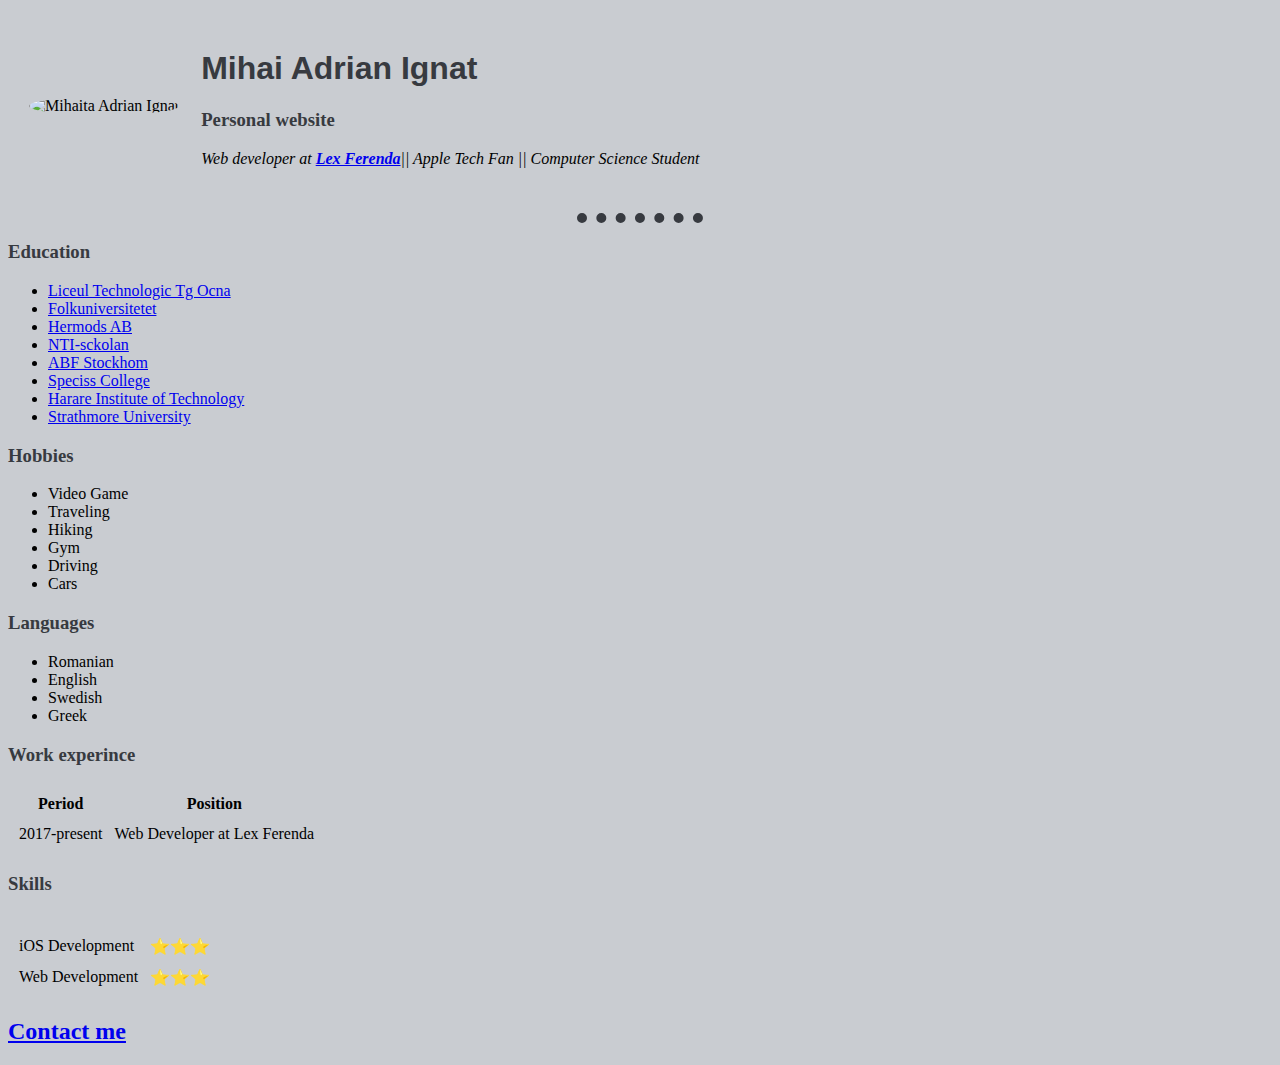
==== index.html @ 3252a221 "lesson 66, so far so good." ====
<!DOCTYPE html>
<html lang="en">
  <head>
    <meta charset="UTF-8" />
    <meta name="viewport" content="width=device-width, initial-scale=1.0" />
    <title>Mihai</title>
    <link rel="stylesheet" href="CSS/styles.css">
  </head>
  <body>
    <table cellspacing=" 20">
      <tr>
        <td>
          <img
            class = "ProfilePicture Circular"  src="https://scontent.fnbo10-1.fna.fbcdn.net/v/t1.0-9/120752136_338310030780504_3204712660776937017_n.jpg?_nc_cat=111&_nc_sid=09cbfe&_nc_ohc=Rh5EB5ZuT04AX_JKELb&_nc_ht=scontent.fnbo10-1.fna&oh=3156b46b699c9979dc4533a49dd69cd1&oe=5FA324E5"
            alt="Mihaita Adrian Ignat"
          />
        </td>
        <td>
          <h1 id="Title">Mihai Adrian Ignat</h1>
          <h3>Personal website</h3>

          <p>
            <em
              >Web developer at
              <strong
                ><a href="https://www.lex-ferenda.se/" target="_blank"
                  >Lex Ferenda</a
                ></strong
              >|| Apple Tech Fan || Computer Science Student
            </em>
          </p>
        </td>
      </tr>
    </table>

    <hr />

    <h3>Education</h3>
    <ul>
        <li>
            <a href="https://liceultehnologictgocna.ro/" target="_blank">
              Liceul Technologic Tg Ocna</a
            >
          </li>
        <li><a href="https://www.folkuniversitetet.se/kurser-utbildningar/sprak/svenskaswedish/" target="_blank">Folkuniversitetet</a></li>
        <li><a href="https://www.hermods.se/utbildningar-tjanster/sfi-och-integration/sfi-kurs-2b-hermods/" target="_blank">Hermods AB</a></li>
        <li><a href="https://www.nti.se/nti_course/programmering-1/" target="_blank">NTI-sckolan</a></li>
        <li><a href="https://abfstockholm.se/komvux/" target="_blank">ABF Stockhom</a></li>
        <li><a href="http://specisscollege.com/" target="_blank">Speciss College</a></li>
      <li>
        <a href="https://www.hit.ac.zw/" target="_blank"
          >Harare Institute of Technology</a
        >
      </li>
      <li>
        <a href="https://www.strathmore.edu/" target="_blank"
          >Strathmore University</a
        >
      </li>
    </ul>
    <h3>Hobbies</h3>
    <ul>
      <li>Video Game</li>
      <li>Traveling</li>
      <li>Hiking</li>
      <li>Gym</li>
      <li>Driving</li>
      <li>Cars</li>
    </ul>
    <h3>Languages</h3>
    <ul>
        <li>Romanian</li>
        <li>English</li>
        <li>Swedish</li>
        <li>Greek</li>
    </ul>

    <h3>Work experince</h3>
    <table cellspacing="10">
      <thead>
        <tr>
          <th>Period</th>
          <th>Position</th>
        </tr>
      </thead>
      <tbody>
        <tr>
          <td>2017-present</td>
          <td>Web Developer at Lex Ferenda</td>
        </tr>
      </tbody>
    </table>

    <h3>Skills</h3>
    <table cellspacing="10">
      <tr>
        <td>
          <tr>
            <td>iOS Development</td>
            <td>⭐⭐⭐</td>
          </tr>
          <tr>
            <td>Web Development</td>
            <td>⭐⭐⭐</td>
          </tr>
        </td>
      </tr>
    </table>

    <h2><a href="contactPage.html" target="_blank">Contact me</a></h2>
  </body>
</html>
---- CSS/styles.css ----
body
{
 background-color:#c9ccd1;
 
}
hr
{
 border-color: #373a40;
 border-style: none;
 border-top-style: dotted;
 border-width: 10px;
 width: 10%;
}
img
{
    
 height: 250px;
}
h1{
    color: #373a40; 
}
h3{
    color: #373a40;
}
#Title
{
font-family: 'Gill Sans', 'Gill Sans MT', Calibri, 'Trebuchet MS', sans-serif;
}

.Circular{
    border-radius: 100%;
}
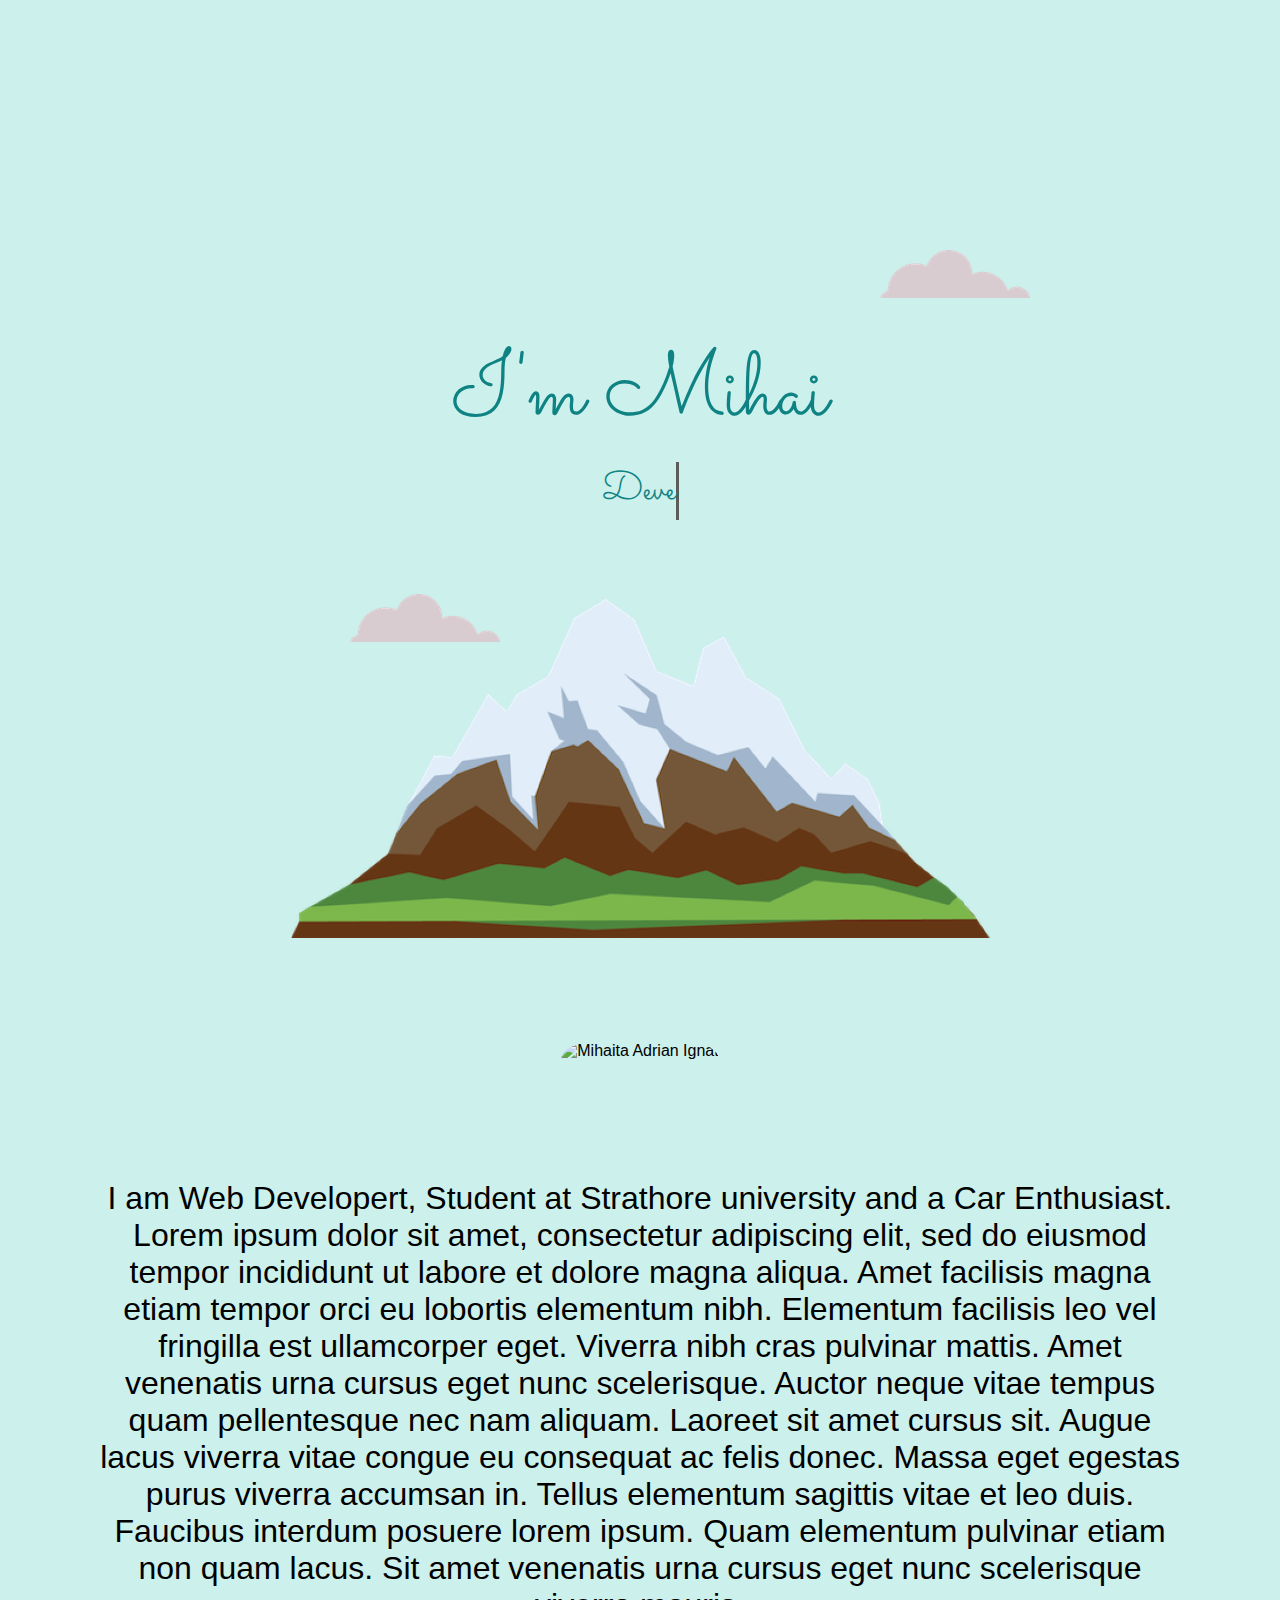
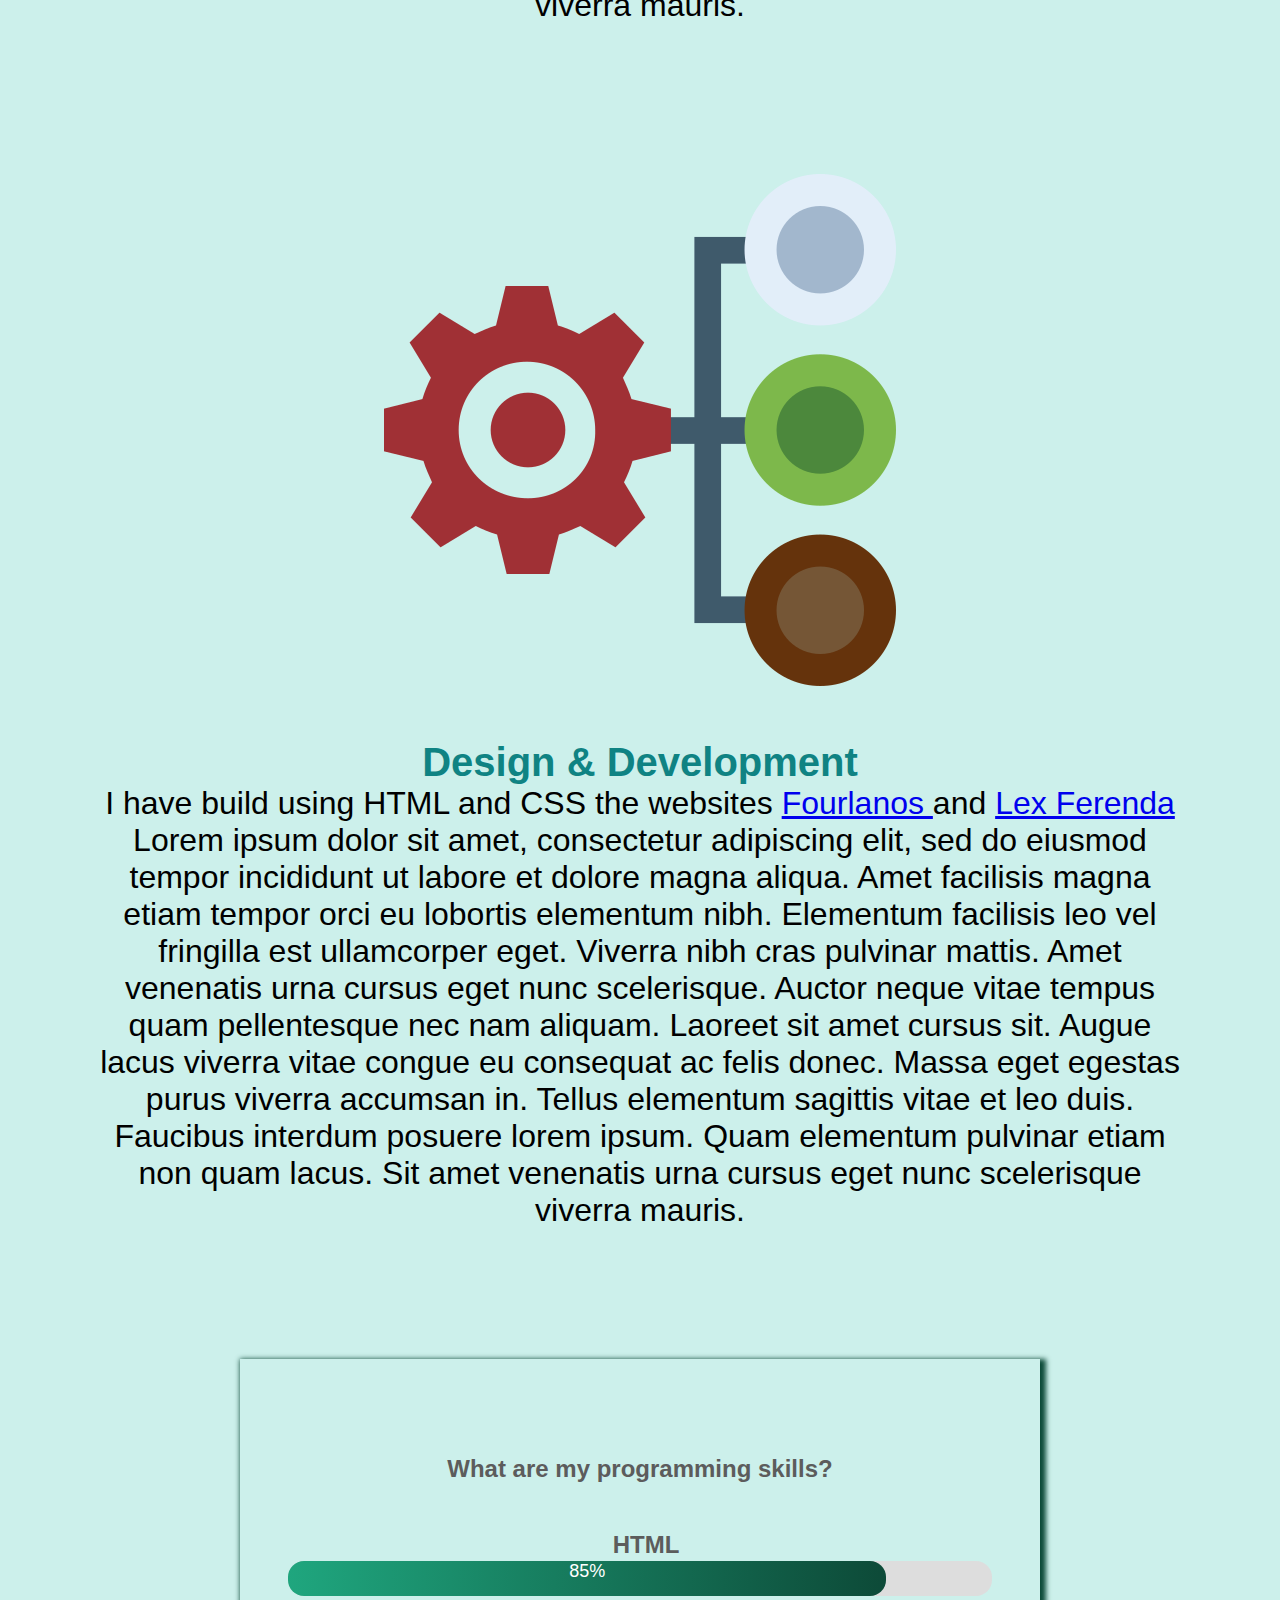
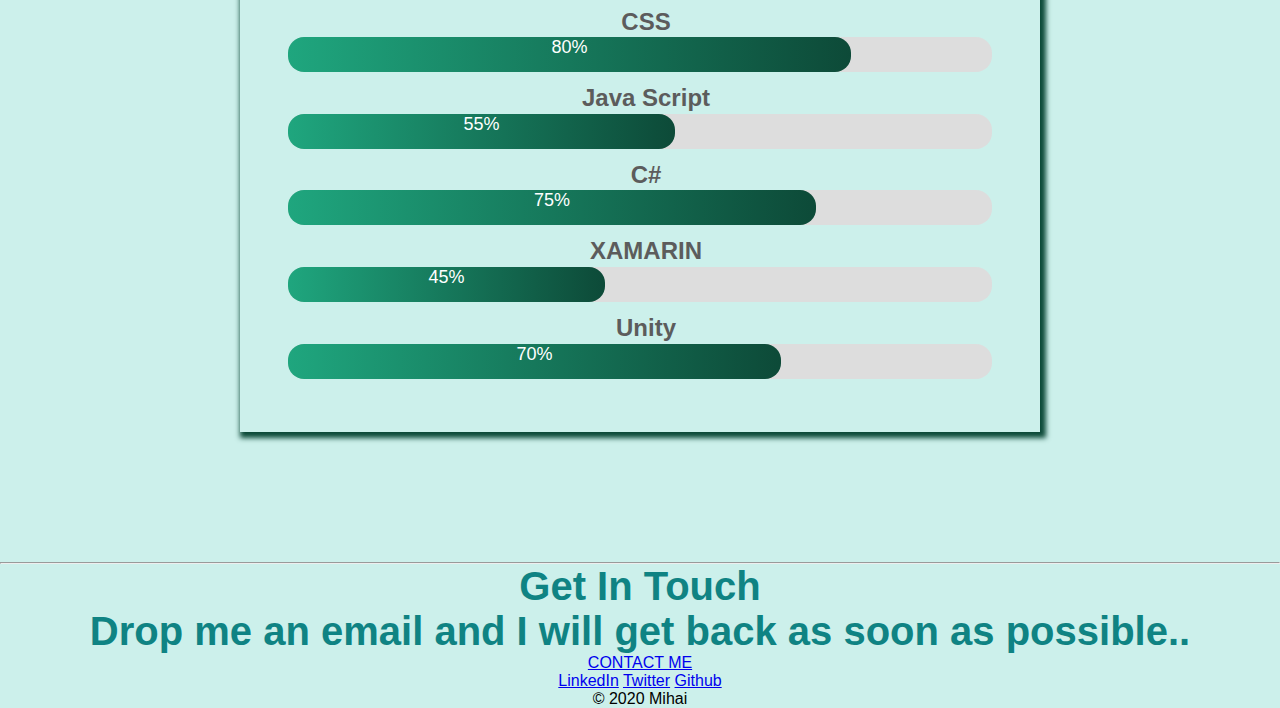
==== commit 59f5c8a7: "ok so i am tring to push the version V2" ====
--- a/index.html
+++ b/index.html
@@ -1,112 +1,109 @@
 <!DOCTYPE html>
 <html lang="en">
-  <head>
-    <meta charset="UTF-8" />
-    <meta name="viewport" content="width=device-width, initial-scale=1.0" />
+    
+<head>
+    <meta charset="UTF-8">
+    <meta name="viewport" content="width=device-width, initial-scale=1.0">
     <title>Mihai</title>
     <link rel="stylesheet" href="CSS/styles.css">
-  </head>
-  <body>
-    <table cellspacing=" 20">
-      <tr>
-        <td>
-          <img
-            class = "ProfilePicture Circular"  src="https://scontent.fnbo10-1.fna.fbcdn.net/v/t1.0-9/120752136_338310030780504_3204712660776937017_n.jpg?_nc_cat=111&_nc_sid=09cbfe&_nc_ohc=Rh5EB5ZuT04AX_JKELb&_nc_ht=scontent.fnbo10-1.fna&oh=3156b46b699c9979dc4533a49dd69cd1&oe=5FA324E5"
-            alt="Mihaita Adrian Ignat"
-          />
-        </td>
-        <td>
-          <h1 id="Title">Mihai Adrian Ignat</h1>
-          <h3>Personal website</h3>
+    <link rel="icon" href="favicon.ico">
+    <link href="https://fonts.googleapis.com/css2?family=Sacramento&display=swap" rel="stylesheet">
+</head>
+<body>
 
-          <p>
-            <em
-              >Web developer at
-              <strong
-                ><a href="https://www.lex-ferenda.se/" target="_blank"
-                  >Lex Ferenda</a
-                ></strong
-              >|| Apple Tech Fan || Computer Science Student
-            </em>
-          </p>
-        </td>
-      </tr>
-    </table>
+    <div class="top-container">
+        <img class="topCloud" src="CSS/Img/cloud.png" alt="cloud-img">
+        <img class="bottomCloud" src="CSS/Img/cloud.png" alt="cloud-img">   
+        <h1>I'm Mihai</h1>
+      <p class="title"><span class="txt-type" data-wait="3000" data-words='["Developer", "Designer", "Computer Science Student", "Apple Tech Fan"]'></span></p>
+   
+   <img class="mountain" src="CSS/Img/mountain.png" alt="mountain-img"> 
+ </div>   
 
-    <hr />
 
-    <h3>Education</h3>
-    <ul>
-        <li>
-            <a href="https://liceultehnologictgocna.ro/" target="_blank">
-              Liceul Technologic Tg Ocna</a
-            >
-          </li>
-        <li><a href="https://www.folkuniversitetet.se/kurser-utbildningar/sprak/svenskaswedish/" target="_blank">Folkuniversitetet</a></li>
-        <li><a href="https://www.hermods.se/utbildningar-tjanster/sfi-och-integration/sfi-kurs-2b-hermods/" target="_blank">Hermods AB</a></li>
-        <li><a href="https://www.nti.se/nti_course/programmering-1/" target="_blank">NTI-sckolan</a></li>
-        <li><a href="https://abfstockholm.se/komvux/" target="_blank">ABF Stockhom</a></li>
-        <li><a href="http://specisscollege.com/" target="_blank">Speciss College</a></li>
-      <li>
-        <a href="https://www.hit.ac.zw/" target="_blank"
-          >Harare Institute of Technology</a
-        >
-      </li>
-      <li>
-        <a href="https://www.strathmore.edu/" target="_blank"
-          >Strathmore University</a
-        >
-      </li>
-    </ul>
-    <h3>Hobbies</h3>
-    <ul>
-      <li>Video Game</li>
-      <li>Traveling</li>
-      <li>Hiking</li>
-      <li>Gym</li>
-      <li>Driving</li>
-      <li>Cars</li>
-    </ul>
-    <h3>Languages</h3>
-    <ul>
-        <li>Romanian</li>
-        <li>English</li>
-        <li>Swedish</li>
-        <li>Greek</li>
-    </ul>
+ 
+ <script src="scripts/main.js"> </script>
+ <div class="middle-container">
+    <div class="profile">
+        <img
+        class = "ProfilePicture Circular"  src="https://scontent.fnbo10-1.fna.fbcdn.net/v/t1.0-9/120752136_338310030780504_3204712660776937017_n.jpg?_nc_cat=111&_nc_sid=09cbfe&_nc_ohc=Rh5EB5ZuT04AX_JKELb&_nc_ht=scontent.fnbo10-1.fna&oh=3156b46b699c9979dc4533a49dd69cd1&oe=5FA324E5"
+        alt="Mihaita Adrian Ignat"/>
+     
+      <p class="about">I am Web Developert, Student at Strathore university and a Car Enthusiast.
+         Lorem ipsum dolor sit amet, consectetur adipiscing elit, sed do eiusmod tempor incididunt ut labore et dolore magna aliqua. Amet facilisis magna etiam tempor orci eu lobortis elementum nibh. 
+        Elementum facilisis leo vel fringilla est ullamcorper eget. Viverra nibh cras pulvinar mattis. Amet venenatis urna cursus eget nunc scelerisque. Auctor neque vitae tempus quam pellentesque nec nam aliquam.
+         Laoreet sit amet cursus sit. Augue lacus viverra vitae congue eu consequat ac felis donec. Massa eget egestas purus viverra accumsan in. Tellus elementum sagittis vitae et leo duis. 
+         Faucibus interdum posuere lorem ipsum. Quam elementum pulvinar etiam non quam lacus. Sit amet venenatis urna cursus eget nunc scelerisque viverra mauris.</p>
+    </div>
+    
 
-    <h3>Work experince</h3>
-    <table cellspacing="10">
-      <thead>
-        <tr>
-          <th>Period</th>
-          <th>Position</th>
-        </tr>
-      </thead>
-      <tbody>
-        <tr>
-          <td>2017-present</td>
-          <td>Web Developer at Lex Ferenda</td>
-        </tr>
-      </tbody>
-    </table>
 
-    <h3>Skills</h3>
-    <table cellspacing="10">
-      <tr>
-        <td>
-          <tr>
-            <td>iOS Development</td>
-            <td>⭐⭐⭐</td>
-          </tr>
-          <tr>
-            <td>Web Development</td>
-            <td>⭐⭐⭐</td>
-          </tr>
-        </td>
-      </tr>
-    </table>
+      <div class="skill-row">
+        <img class="skills" src="CSS/Img/skill.png" alt="skills-wheel">
+        
+        <h3>Design & Development</h3>
+        <p class="development">I have build using HTML and CSS the websites <a href="https://www.fourlanos.se/" target="_blank">Fourlanos </a> and <a href="https://www.lex-ferenda.se/" target="_blank">Lex Ferenda</a>
+          Lorem ipsum dolor sit amet, consectetur adipiscing elit, sed do eiusmod tempor incididunt ut labore et dolore magna aliqua. Amet facilisis magna etiam tempor orci eu lobortis elementum nibh. 
+          Elementum facilisis leo vel fringilla est ullamcorper eget. Viverra nibh cras pulvinar mattis. Amet venenatis urna cursus eget nunc scelerisque. Auctor neque vitae tempus quam pellentesque nec nam aliquam.
+           Laoreet sit amet cursus sit. Augue lacus viverra vitae congue eu consequat ac felis donec. Massa eget egestas purus viverra accumsan in. Tellus elementum sagittis vitae et leo duis. 
+           Faucibus interdum posuere lorem ipsum. Quam elementum pulvinar etiam non quam lacus. Sit amet venenatis urna cursus eget nunc scelerisque viverra mauris.</p>
+        
 
-    <h2><a href="contactPage.html" target="_blank">Contact me</a></h2>
-  </body>
-</html>
+      </div>
+     
+
+
+
+
+
+
+      <div class="programingSkills">
+       
+        <h4 class="skillsTabel"> <i class="fa fa-asterisk fa-fw"></i> What are my programming skills?</h4>
+          <div class="what">HTML</div>
+          <div class="skill-container">
+            <div class="skill s1 load"><span>85%</span></div>
+          </div>
+          <div class="what">CSS</div>
+          <div class="skill-container">
+            <div class="skill s2 load"><span>80%</span></div>
+          </div>
+          <div class="what">Java Script</div>
+          <div class="skill-container">
+            <div class="skill s3 load"><span>55%</span></div>
+          </div>
+          <div class="what">C#</div>
+          <div class="skill-container">
+            <div class="skill s4 load"><span>75%</span></div>
+          </div>
+          <div class="what">XAMARIN</div>
+          <div class="skill-container">
+            <div class="skill s5 load"><span>45%</span></div>
+
+            <div class="what">Unity</div>
+            <div class="skill-container">
+              <div class="skill s6 load"><span>70%</span></div>
+            </div>
+          </div>
+      </div>
+      
+    <hr>
+    <div class="contact-me">
+      <h3>Get In Touch</h3>
+      <h3>Drop me an email and I will get back as soon as possible..</h3>
+      
+      <a class="btn" href="mailto:name@email.com">CONTACT ME</a>
+    </div>
+  
+</div>
+  
+  <div class="bottom-container">
+    <a class="footer-link" href="https://www.linkedin.com/in/mihaita-adrian-ignat/">LinkedIn</a>
+    <a class="footer-link" href="https://twitter.com/MihaitaAdrianIg">Twitter</a>
+    <a class="footer-link" href="https://github.com/emonelu">Github</a>
+    <p>© 2020 Mihai</p>
+  </div>
+ 
+
+</body>
+</html>--- a/CSS/styles.css
+++ b/CSS/styles.css
@@ -1,32 +1,173 @@
 body
 {
- background-color:#c9ccd1;
- 
+    margin: 0;
+    text-align: center;
+    font-family: "SF Pro Display","SF Pro Icons","Helvetica Neue","Helvetica","Arial",sans-serif;
+    background-color: rgb(204, 240, 235); 
+    
 }
-hr
+h1
 {
- border-color: #373a40;
- border-style: none;
- border-top-style: dotted;
- border-width: 10px;
- width: 10%;
+    /*100%=16px   1em=16px*/
+    margin-top: 0px;
+    width: 100%;
+    margin: auto;
+    font-family: 'Sacramento', cursive;
+    font-size: 5.625rem;
+    font-weight: 200;
+    color: #0f8383;
+    
 }
-img
-{
-    
- height: 250px;
-}
-h1{
-    color: #373a40; 
+.title{ /*the type writting text*/
+    margin-top: 0;
+    width: 100%;
+    margin: 0;
+    font-family: 'Sacramento', cursive;
+    font-size: 2.5rem;
+    font-weight: 150;
+    color: #0f8383;
 }
 h3{
-    color: #373a40;
-}
-#Title
-{
-font-family: 'Gill Sans', 'Gill Sans MT', Calibri, 'Trebuchet MS', sans-serif;
+    color: #0f8383;
+    font-family: "Poppins", sans-serif;
+    font-size: 2.5rem;
 }
 
+.about{
+font-size: 2rem;
+padding-right: 100px;
+padding-left: 100px;
+padding-bottom: 150px;
+padding-top: 50px;
+}
+.development{
+    font-size: 2rem;
+}
+.top-container
+{
+    max-width: 100%;
+    height: auto;
+    position: relative;
+    padding-top: 330px;
+    padding-bottom: 100px;
+
+}
+
+.topCloud{
+    position: absolute;
+    right: 250px;
+    top: 250px;
+}
+.bottomCloud{
+    position: absolute;
+    left: 350px;
+    bottom: 400px;
+}
+
+
+
+
+/* Cursor */
+.txt-type > .txt {
+    border-right: 3px solid rgb(92, 92, 92);
+    /* make the line smaller*/
+  }
+
+
 .Circular{
+    
     border-radius: 100%;
-}+    padding-bottom: 70px;
+}
+ /* for the skills bar */
+
+
+
+ .programingSkills{
+    margin: auto;
+    box-shadow: 3px 3px 5px 3px rgba(13, 74, 56,1);
+    padding: 3rem;
+    max-width: 800px;
+    padding-bottom: 130px;
+    margin-top: 130px;
+    margin-bottom: 130px;
+    width: 90%;
+    font-size: 1.5rem;
+
+ }
+ :root{
+     --colour1: rbg(0, 104, 64);
+     --colour2: linear-gradient(90deg, rgba(31,166,126,1) 0%,
+      rgba(13, 74, 56,1) 100%);
+
+ }
+
+ i{
+     color: var(--colour1);
+ }
+
+/* style pictures of the skillls*/
+ .skill-row{
+    
+    padding-right: 100px;
+    padding-left: 100px;
+ }
+.skills{
+    
+    float: top;
+    padding-bottom: 50px;
+}
+
+/*finish style pictures of the skills*/
+*{
+    box-sizing: border-box;
+    margin: 0;
+    padding: 0;
+
+}
+.skillsTabel{
+
+
+    color: rgb(92, 92, 92);
+    margin-bottom: 3rem;
+    margin-top: 3rem;
+
+}
+.what{
+    margin: .75rem 0 .1rem .75rem;
+    color: rgb(92, 92, 92);
+    font-weight: bolder;
+}
+.skill-container{
+    background-color: rgb(221, 221, 221);
+    border-radius: 1rem;
+    height: 35px;
+}
+
+.skill{
+    background: var(--colour2);
+    height: 100%;
+    font-size: 1.125rem;
+    color: white;
+    border-radius: 1rem;
+}
+span{margin :auto}
+
+.s1{width:85% ;}
+.s2{width:80% ;}
+.s3{width:55%;}
+.s4{width:75% ;}
+.s5{width:45% ;}
+.s6{width:70% ;}
+
+.load{
+    animation: loading 1s linear;
+
+}
+@keyframes loading{
+    0%{width: 0%;}
+}
+ /* finish the skills bar */
+
+
+
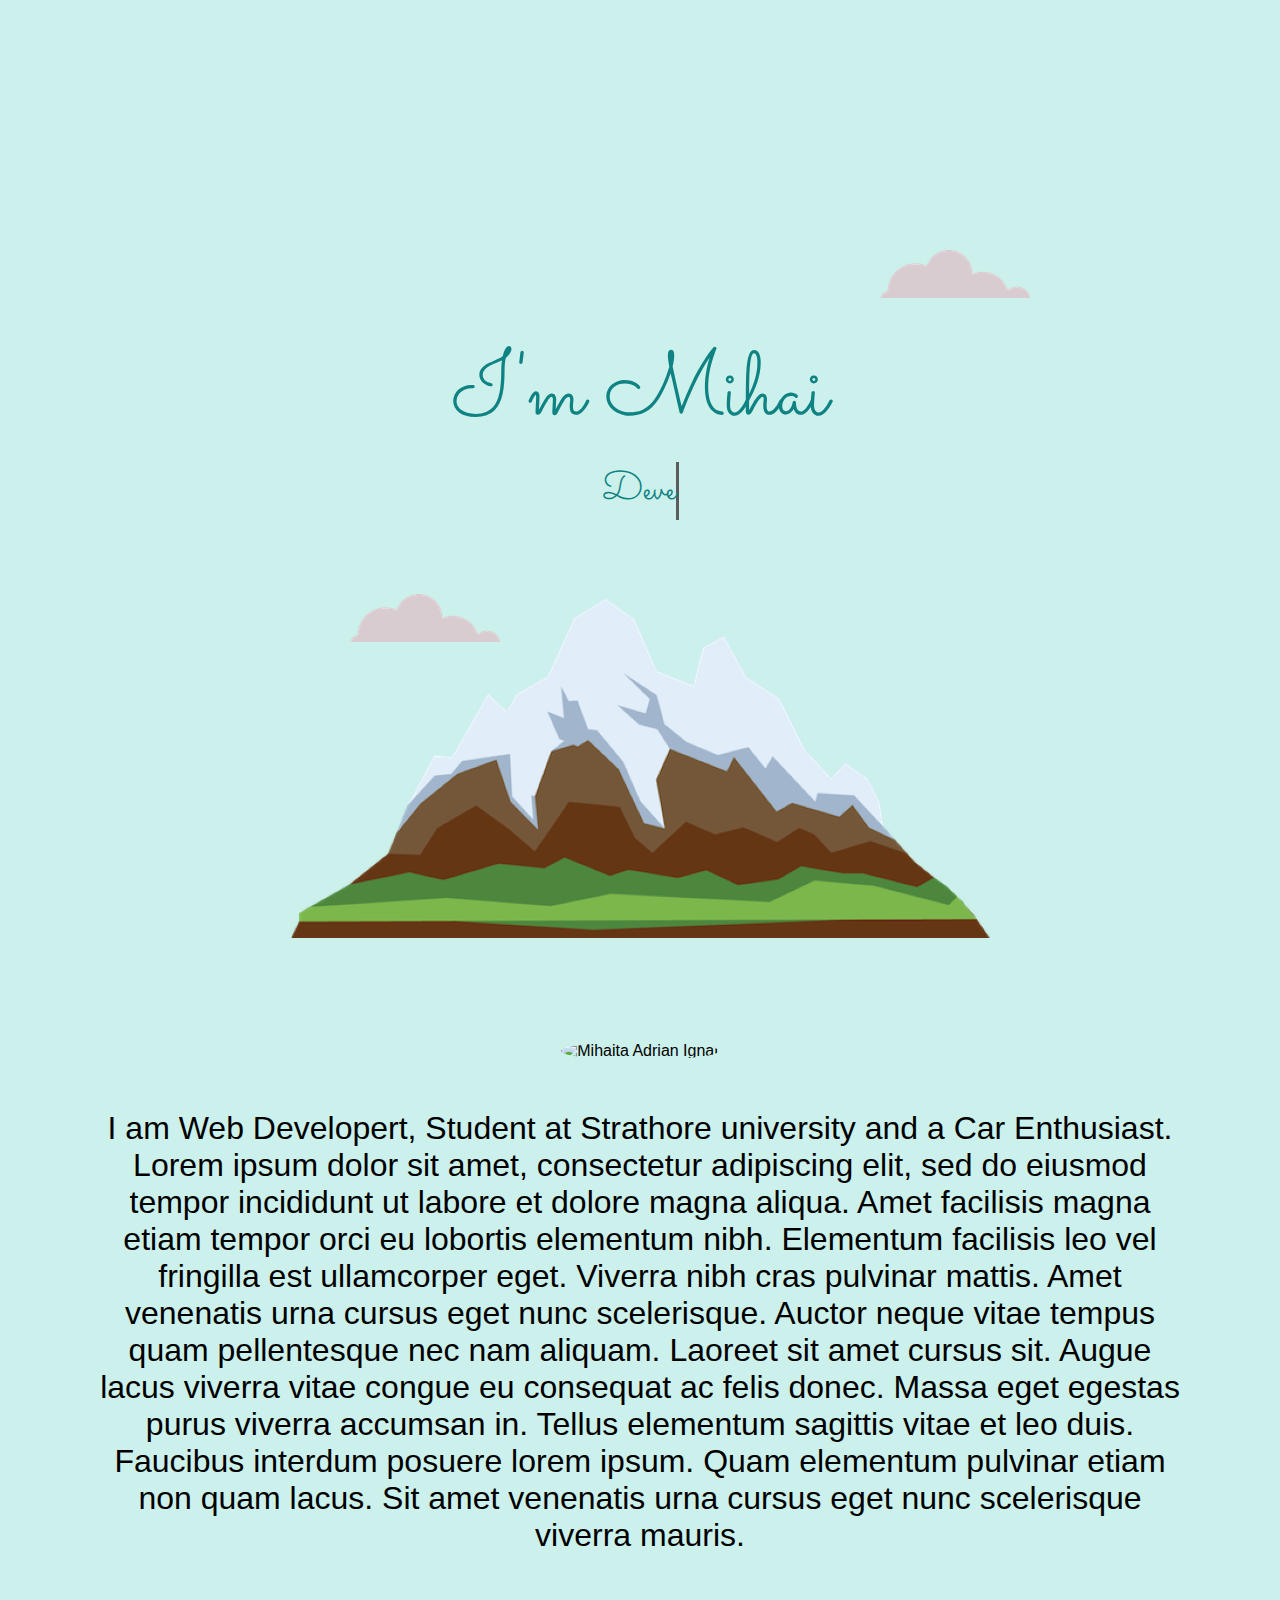
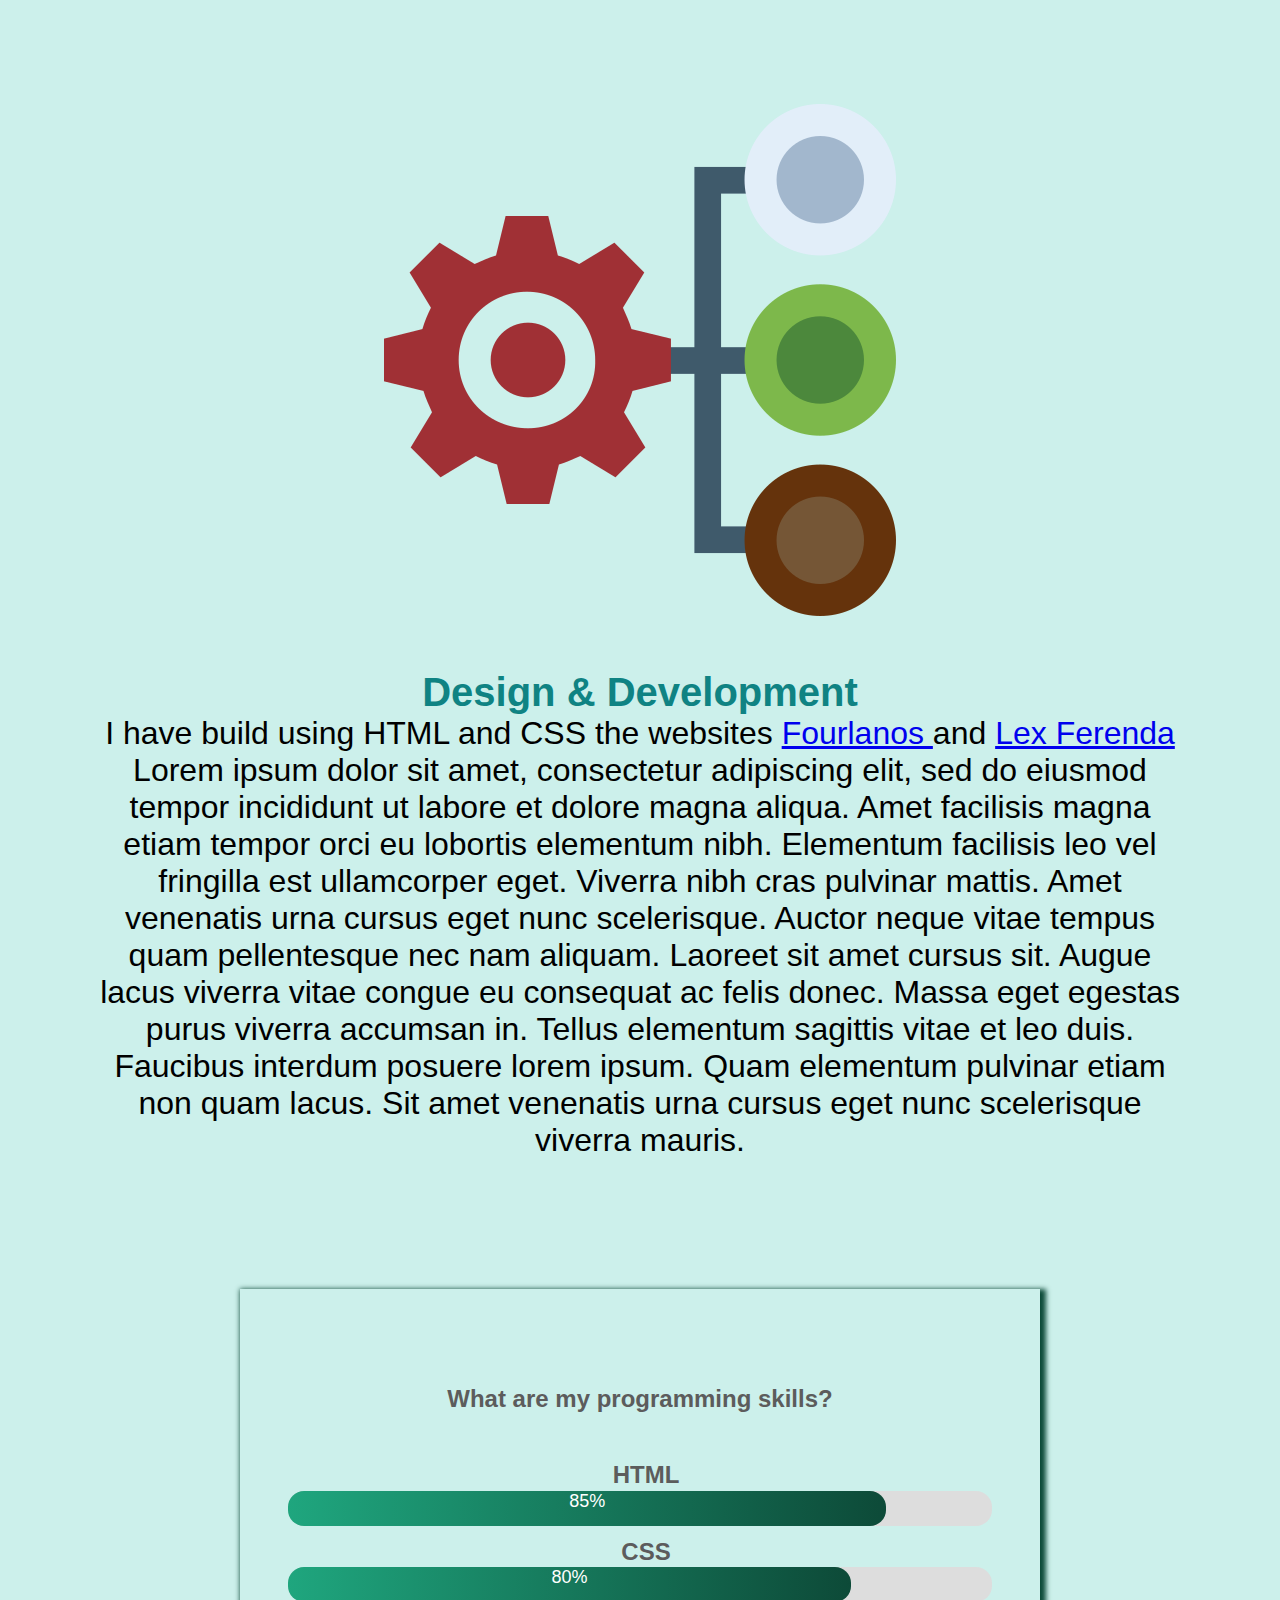
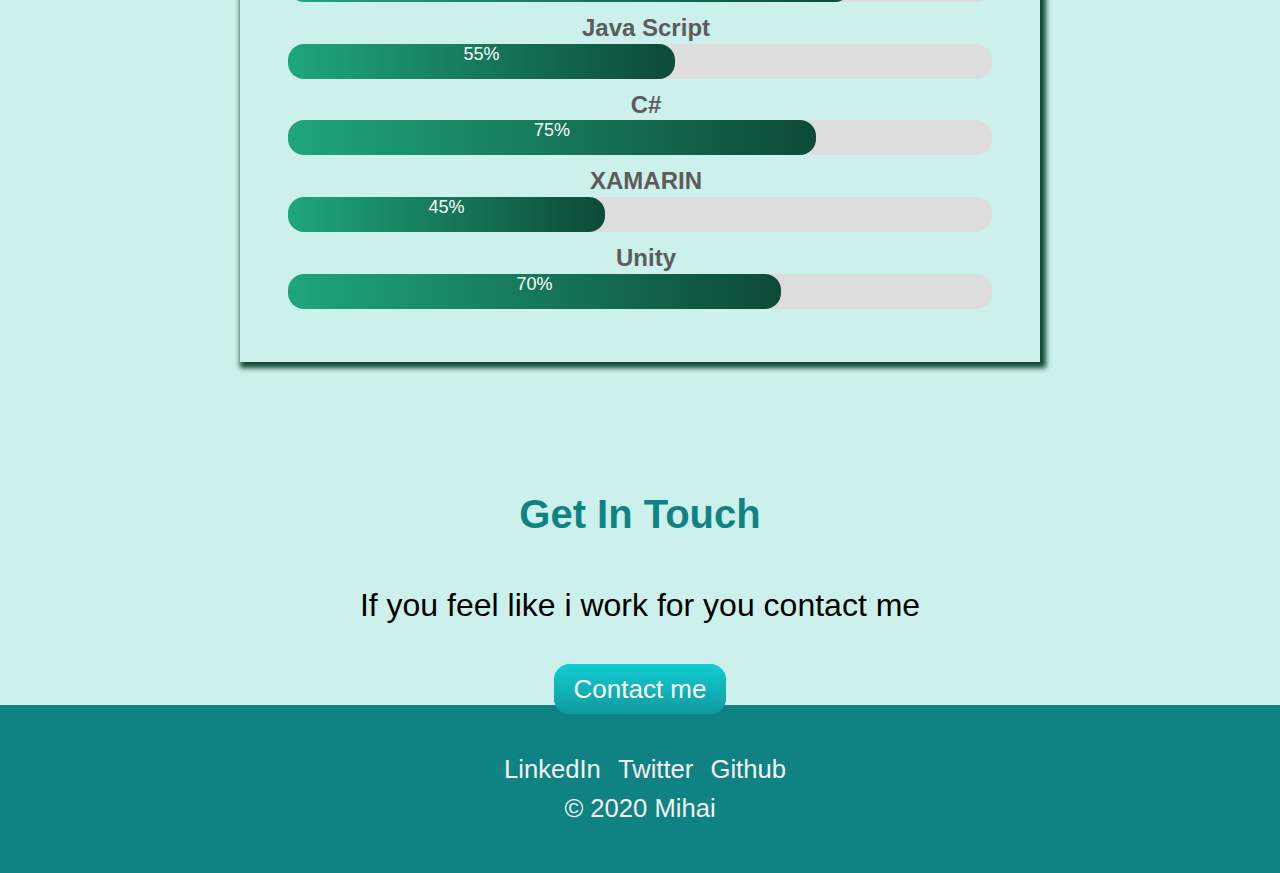
==== commit 7c54de87: "So, it's almost done" ====
--- a/index.html
+++ b/index.html
@@ -87,12 +87,12 @@
           </div>
       </div>
       
-    <hr>
+    
     <div class="contact-me">
-      <h3>Get In Touch</h3>
-      <h3>Drop me an email and I will get back as soon as possible..</h3>
-      
-      <a class="btn" href="mailto:name@email.com">CONTACT ME</a>
+     <h3 class="getintouch">Get In Touch</h3> 
+     <p class="getintouchtext">If you feel like i work for you contact me</p>
+      <!--<a href="/contact-me.html">>Get In Touch</a> -->
+     <a class ="btn" href="mailto:adrian.ignat@strathmore.edu"> Contact me</a>
     </div>
   
 </div>
@@ -101,7 +101,7 @@
     <a class="footer-link" href="https://www.linkedin.com/in/mihaita-adrian-ignat/">LinkedIn</a>
     <a class="footer-link" href="https://twitter.com/MihaitaAdrianIg">Twitter</a>
     <a class="footer-link" href="https://github.com/emonelu">Github</a>
-    <p>© 2020 Mihai</p>
+    <p class="copyRight">© 2020 Mihai</p>
   </div>
  
 
--- a/CSS/styles.css
+++ b/CSS/styles.css
@@ -2,7 +2,8 @@
 {
     margin: 0;
     text-align: center;
-    font-family: "SF Pro Display","SF Pro Icons","Helvetica Neue","Helvetica","Arial",sans-serif;
+    font-family: "SF Pro Display","SF Pro Icons",
+    "Helvetica Neue","Helvetica","Arial",sans-serif;
     background-color: rgb(204, 240, 235); 
     
 }
@@ -77,7 +78,7 @@
 .Circular{
     
     border-radius: 100%;
-    padding-bottom: 70px;
+    
 }
  /* for the skills bar */
 
@@ -168,6 +169,68 @@
     0%{width: 0%;}
 }
  /* finish the skills bar */
-
-
-
+ .btn {
+    margin:100px;
+    background: #11cdd4;
+    background-image: -webkit-linear-gradient(top, #11cdd4, #11999e);
+    background-image: -moz-linear-gradient(top, #11cdd4, #11999e);
+    background-image: -ms-linear-gradient(top, #11cdd4, #11999e);
+    background-image: -o-linear-gradient(top, #11cdd4, #11999e);
+    background-image: linear-gradient(to bottom, #11cdd4, #11999e);
+    -webkit-border-radius: 16;
+    -moz-border-radius: 16;
+    border-radius: 16px;
+    font-family: "SF Pro Display","SF Pro Icons",
+    "Helvetica Neue","Helvetica","Arial",sans-serif;
+    color: #ffffff;
+    font-size: 26px;
+    padding: 10px 20px 10px 20px;
+    text-decoration: none;
+  }
+  
+  .btn:hover {
+    background: #30e3cb;
+    background-image: -webkit-linear-gradient(top, #30e3cb, #2bc4ad);
+    background-image: -moz-linear-gradient(top, #30e3cb, #2bc4ad);
+    background-image: -ms-linear-gradient(top, #30e3cb, #2bc4ad);
+    background-image: -o-linear-gradient(top, #30e3cb, #2bc4ad);
+    background-image: linear-gradient(to bottom, #30e3cb, #2bc4ad);
+    text-decoration: none;
+  }
+
+
+  .getintouchtext{
+    font-size: 2rem;
+    padding-right: 100px;
+    padding-left: 100px;
+    padding-bottom: 50px;
+    padding-top: 50px;
+    margin: none;
+  }
+
+  .bottom-container{
+    font-size: 1.6rem;
+    padding-right: 100px;
+    padding-left: 100px;
+    padding-bottom: 50px;
+    padding-top: 50px;
+    background-color: #0f8383;
+    
+  }
+
+  .footer-link{
+      color: #f5f1f1;
+      padding-left: 10px;
+      padding-bottom: 10px;
+      text-decoration: none;
+     
+  }
+  .footer-link:hover{
+      color: #5eb9c0;
+  }
+
+  .copyRight{
+      padding-top: 10px;
+      color: #f5f1f1;
+      
+  }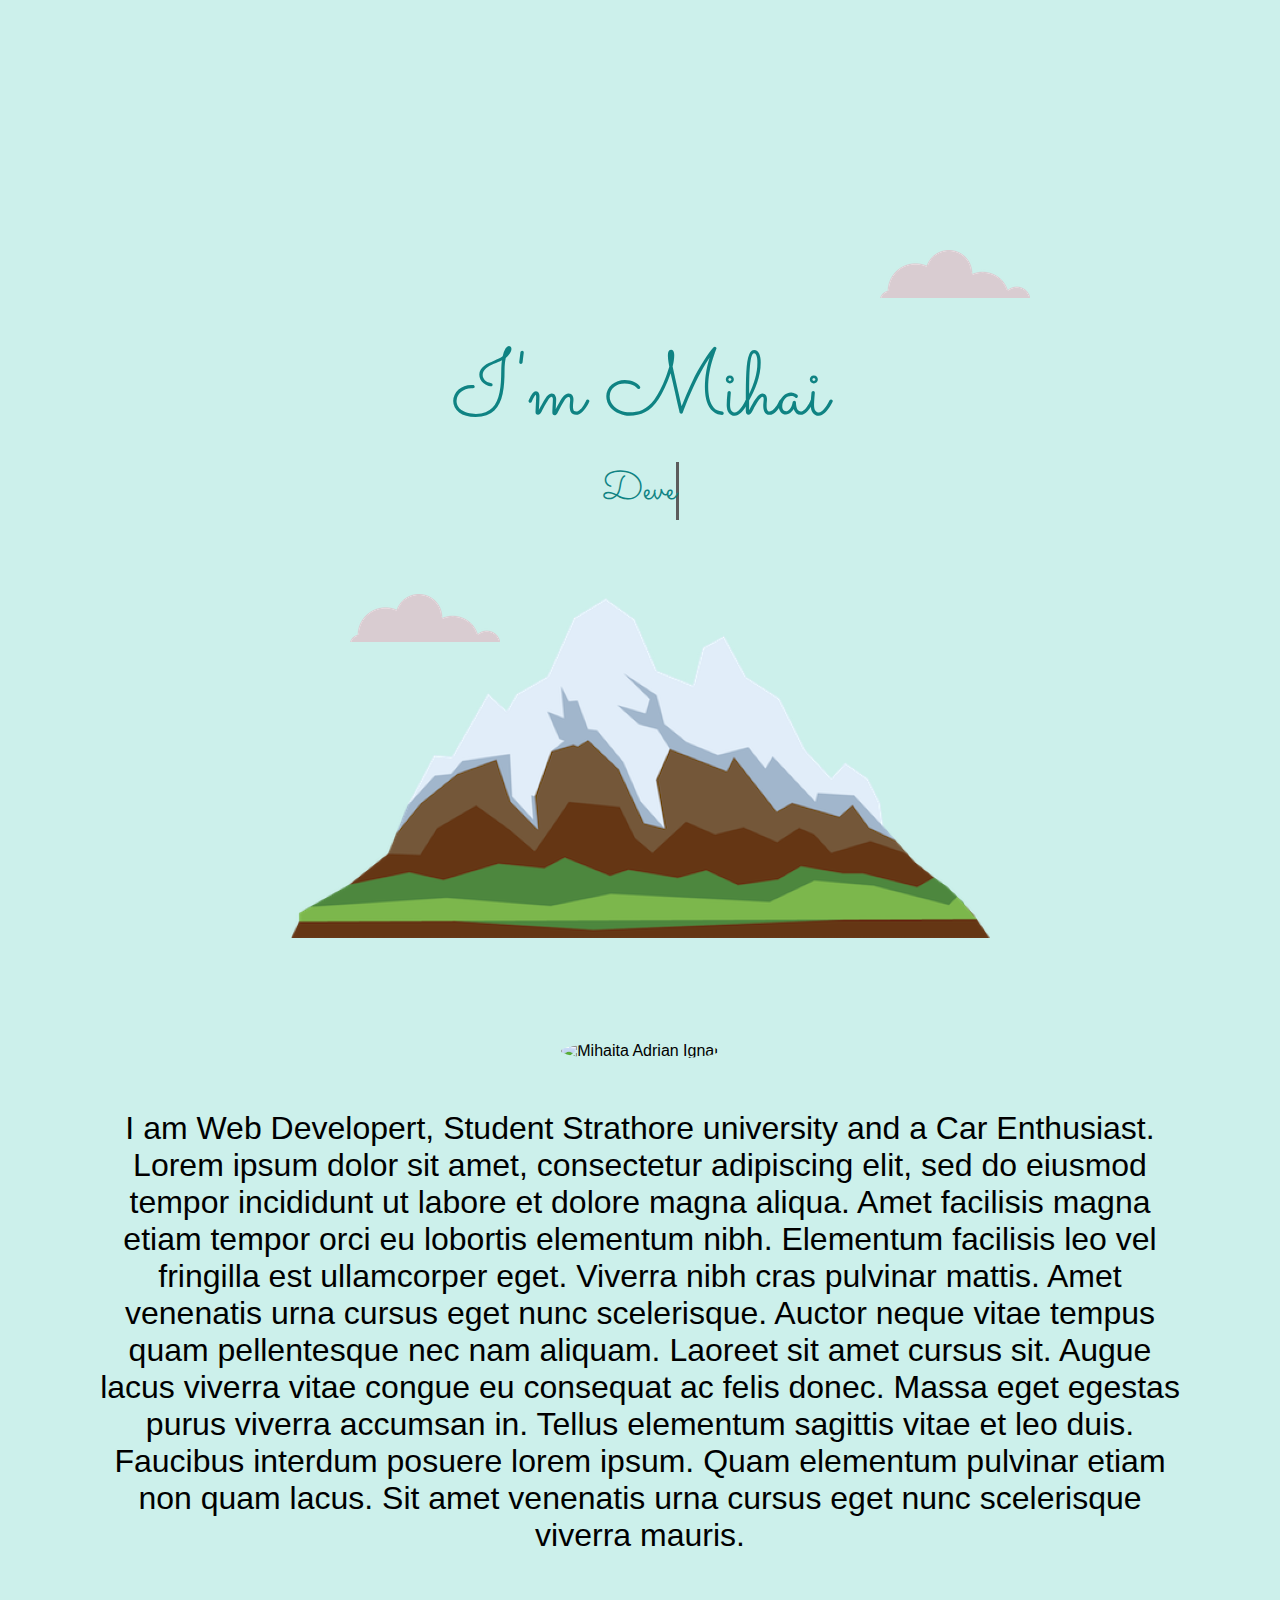
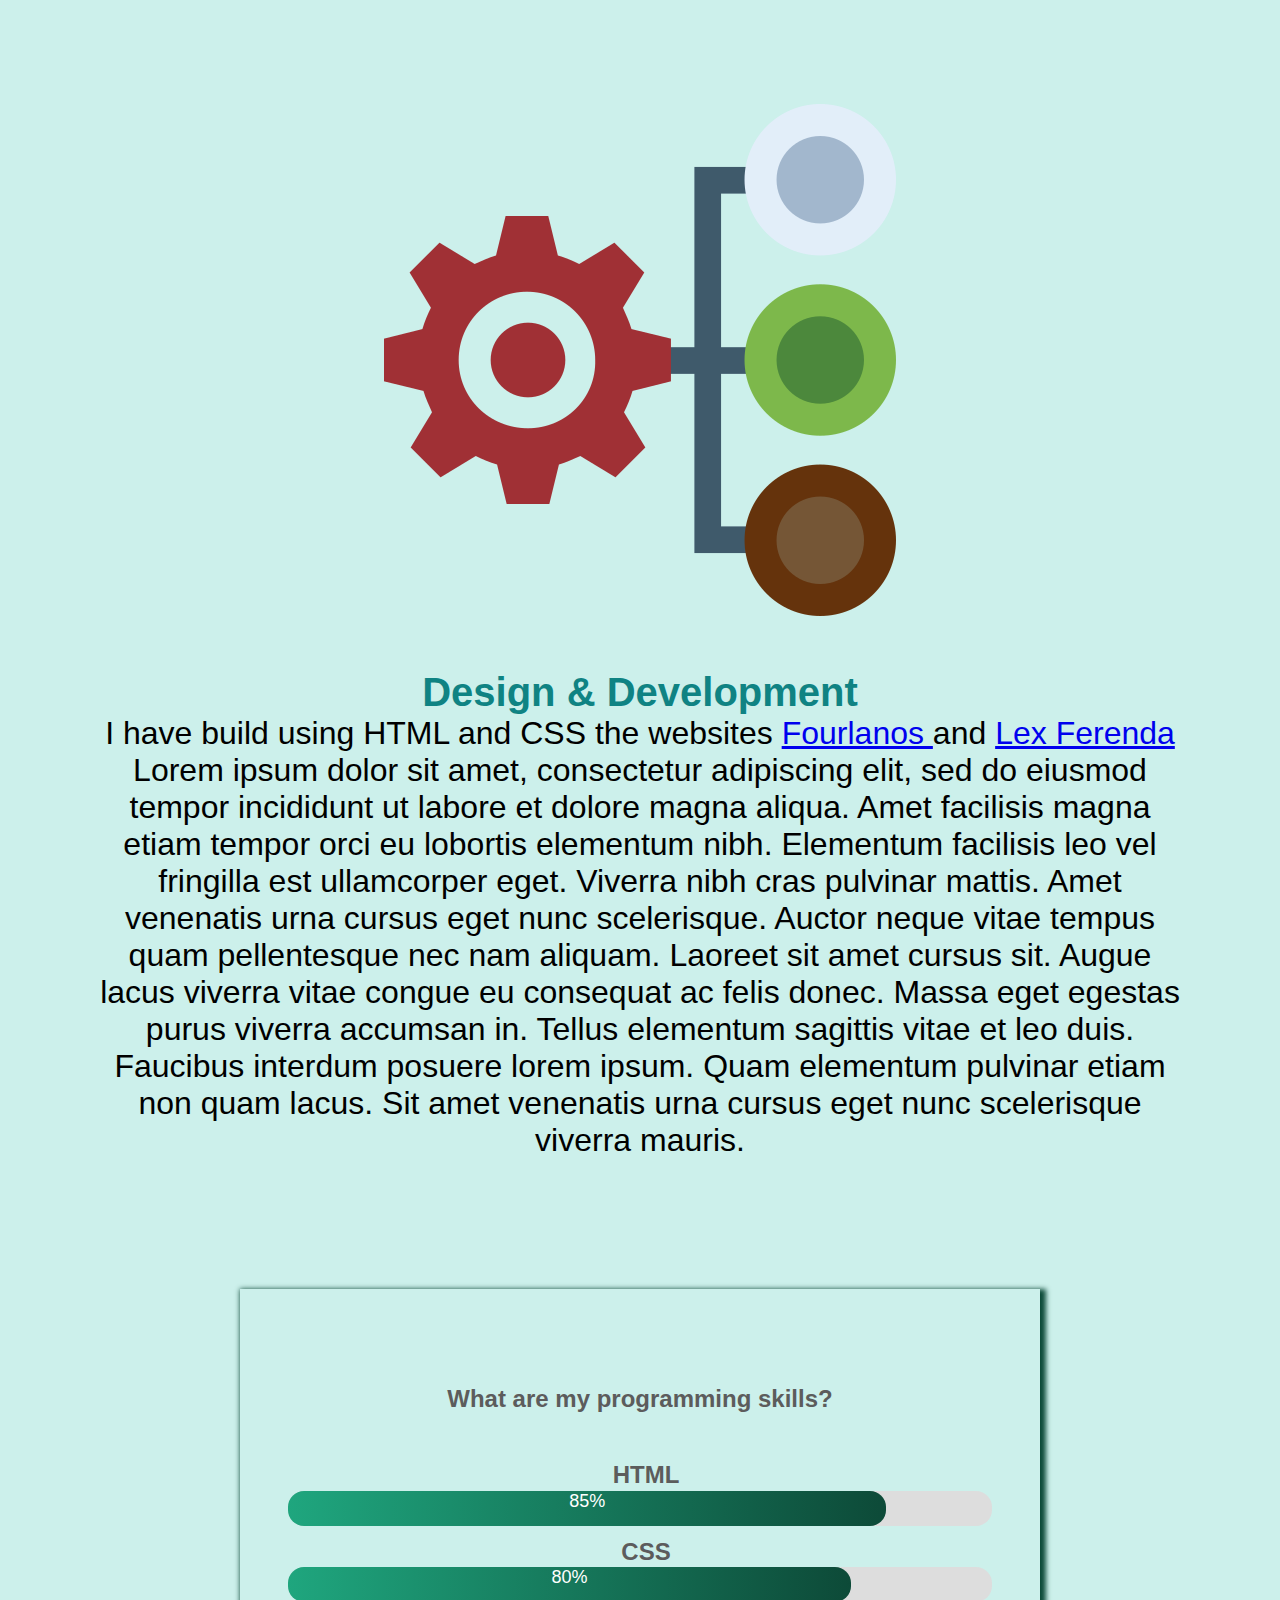
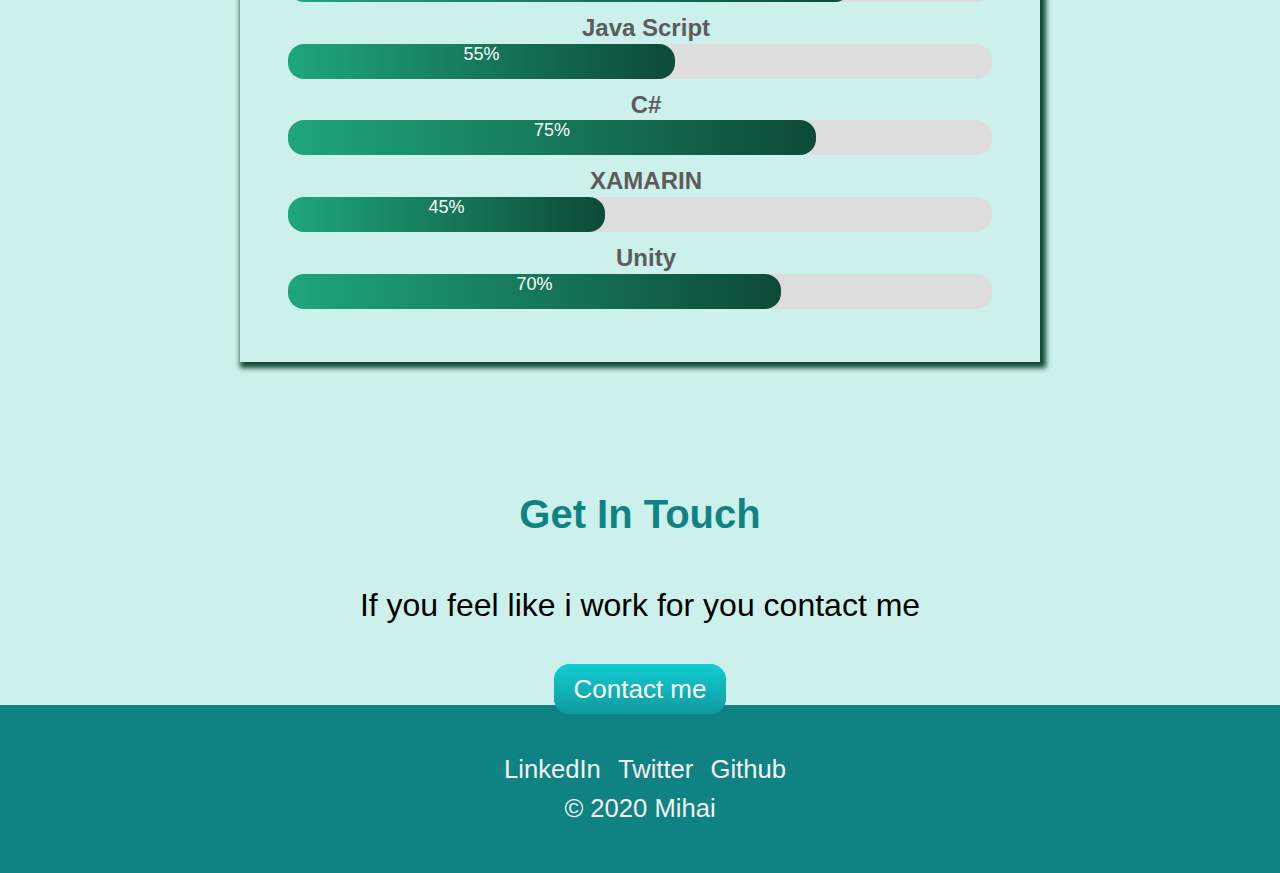
==== commit 8e75b0ae: "test" ====
--- a/index.html
+++ b/index.html
@@ -29,7 +29,7 @@
         class = "ProfilePicture Circular"  src="https://scontent.fnbo10-1.fna.fbcdn.net/v/t1.0-9/120752136_338310030780504_3204712660776937017_n.jpg?_nc_cat=111&_nc_sid=09cbfe&_nc_ohc=Rh5EB5ZuT04AX_JKELb&_nc_ht=scontent.fnbo10-1.fna&oh=3156b46b699c9979dc4533a49dd69cd1&oe=5FA324E5"
         alt="Mihaita Adrian Ignat"/>
      
-      <p class="about">I am Web Developert, Student at Strathore university and a Car Enthusiast.
+      <p class="about">I am Web Developert, Student  Strathore university and a Car Enthusiast.
          Lorem ipsum dolor sit amet, consectetur adipiscing elit, sed do eiusmod tempor incididunt ut labore et dolore magna aliqua. Amet facilisis magna etiam tempor orci eu lobortis elementum nibh. 
         Elementum facilisis leo vel fringilla est ullamcorper eget. Viverra nibh cras pulvinar mattis. Amet venenatis urna cursus eget nunc scelerisque. Auctor neque vitae tempus quam pellentesque nec nam aliquam.
          Laoreet sit amet cursus sit. Augue lacus viverra vitae congue eu consequat ac felis donec. Massa eget egestas purus viverra accumsan in. Tellus elementum sagittis vitae et leo duis. 
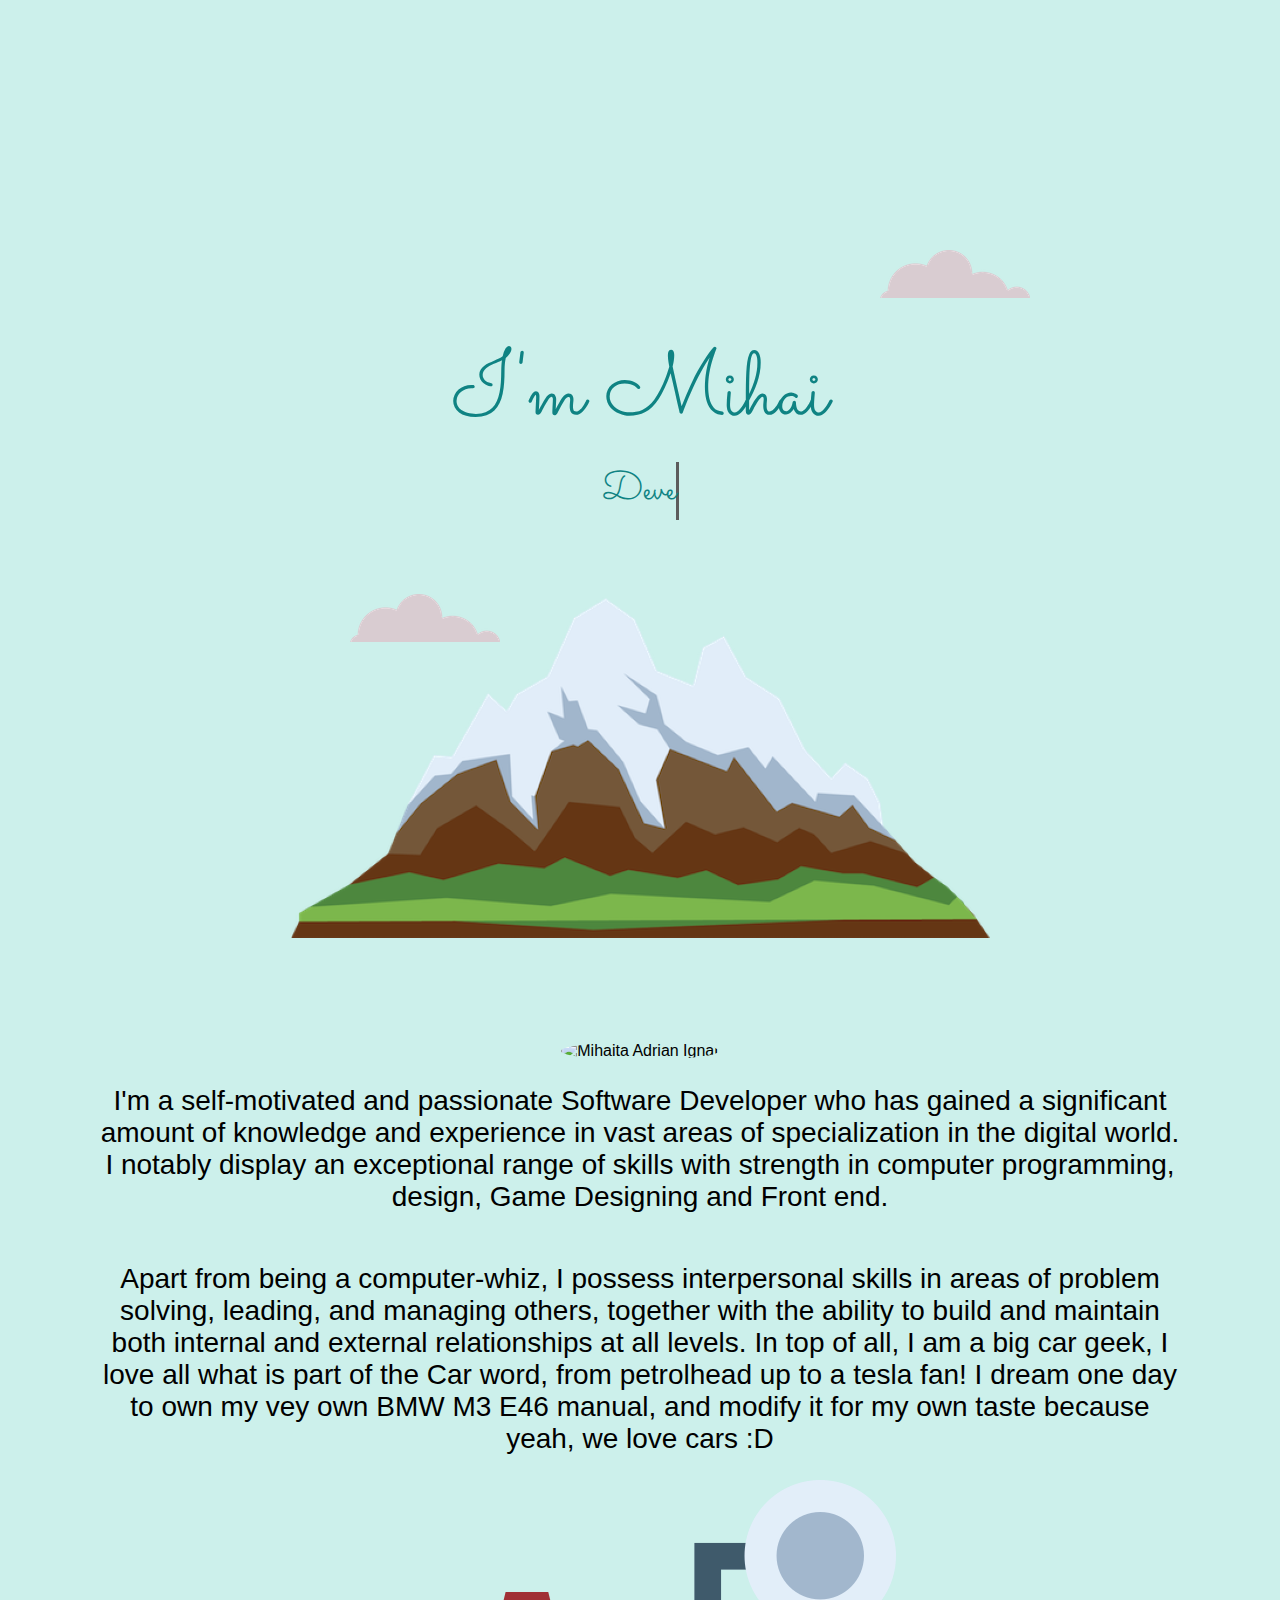
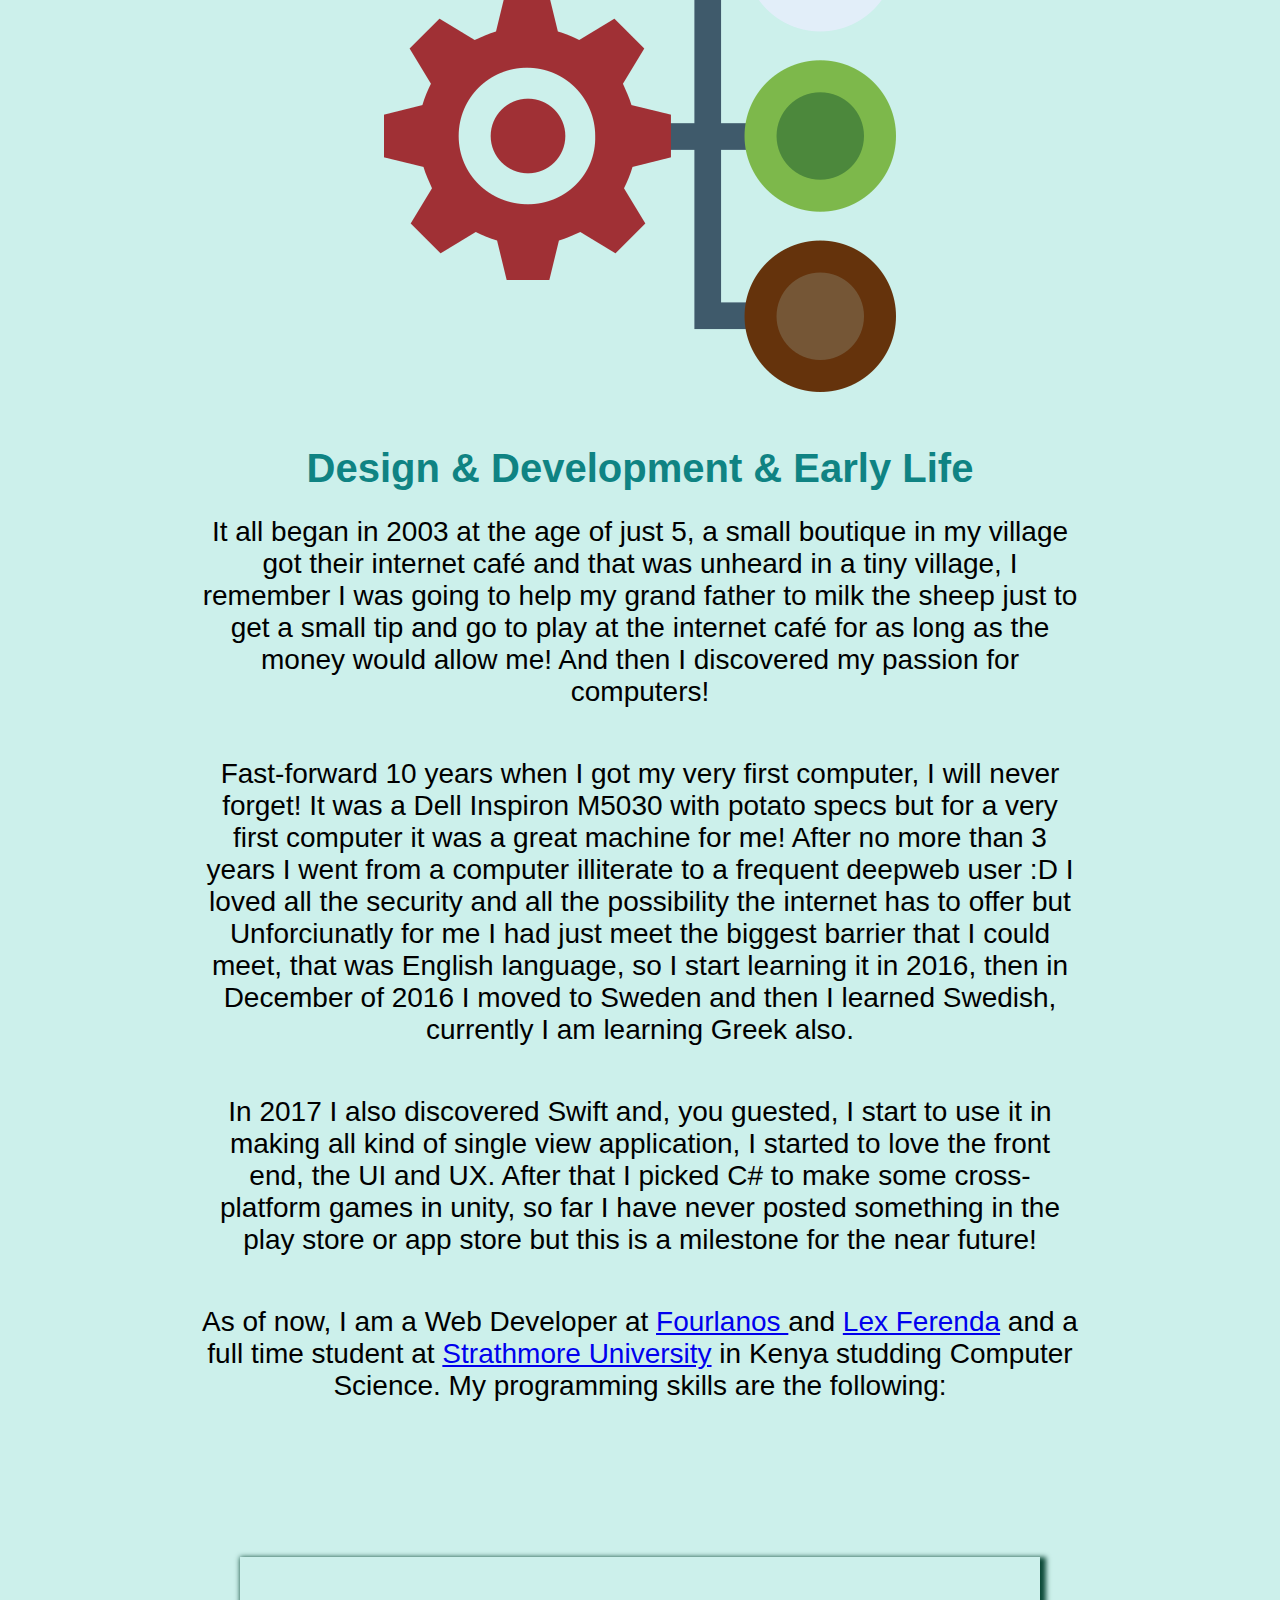
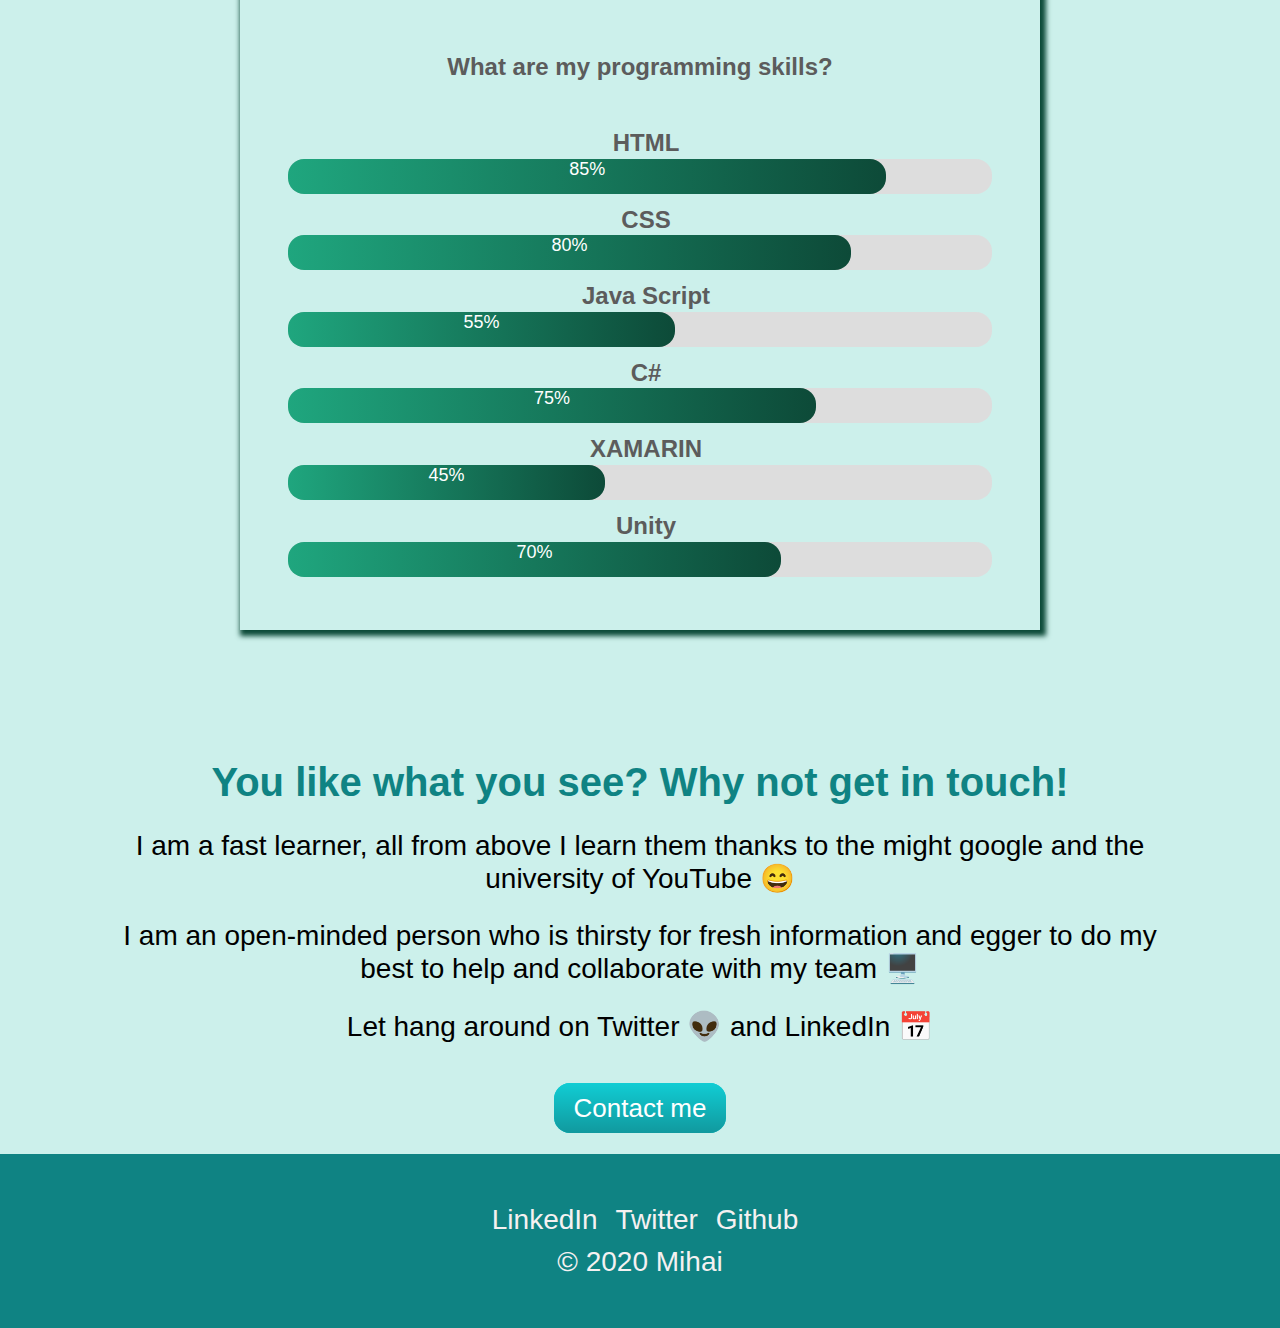
==== commit 4a0cefb2: "Update index.html" ====
--- a/index.html
+++ b/index.html
@@ -29,11 +29,12 @@
         class = "ProfilePicture Circular"  src="https://scontent.fnbo10-1.fna.fbcdn.net/v/t1.0-9/120752136_338310030780504_3204712660776937017_n.jpg?_nc_cat=111&_nc_sid=09cbfe&_nc_ohc=Rh5EB5ZuT04AX_JKELb&_nc_ht=scontent.fnbo10-1.fna&oh=3156b46b699c9979dc4533a49dd69cd1&oe=5FA324E5"
         alt="Mihaita Adrian Ignat"/>
      
-      <p class="about">I am Web Developert, Student  Strathore university and a Car Enthusiast.
-         Lorem ipsum dolor sit amet, consectetur adipiscing elit, sed do eiusmod tempor incididunt ut labore et dolore magna aliqua. Amet facilisis magna etiam tempor orci eu lobortis elementum nibh. 
-        Elementum facilisis leo vel fringilla est ullamcorper eget. Viverra nibh cras pulvinar mattis. Amet venenatis urna cursus eget nunc scelerisque. Auctor neque vitae tempus quam pellentesque nec nam aliquam.
-         Laoreet sit amet cursus sit. Augue lacus viverra vitae congue eu consequat ac felis donec. Massa eget egestas purus viverra accumsan in. Tellus elementum sagittis vitae et leo duis. 
-         Faucibus interdum posuere lorem ipsum. Quam elementum pulvinar etiam non quam lacus. Sit amet venenatis urna cursus eget nunc scelerisque viverra mauris.</p>
+      <p class="about">I'm a self-motivated and passionate Software Developer who has gained a significant amount of knowledge and experience in vast areas of specialization in the digital world. 
+        I notably display an exceptional range of skills with strength in computer programming, design, Game Designing and Front end.
+        </p>
+        <p class="about">Apart from being a computer-whiz, I possess interpersonal skills in areas of problem solving, leading, and managing others, together with the ability to build and maintain both internal and external relationships at all levels.
+          In top of all, I am a big car geek, I love all what is part of the Car word, from petrolhead up to a tesla fan! I dream one day to own my vey own BMW M3 E46 manual, and modify it for my own taste because yeah, we love cars :D
+          </p>
     </div>
     
 
@@ -41,12 +42,22 @@
       <div class="skill-row">
         <img class="skills" src="CSS/Img/skill.png" alt="skills-wheel">
         
-        <h3>Design & Development</h3>
-        <p class="development">I have build using HTML and CSS the websites <a href="https://www.fourlanos.se/" target="_blank">Fourlanos </a> and <a href="https://www.lex-ferenda.se/" target="_blank">Lex Ferenda</a>
-          Lorem ipsum dolor sit amet, consectetur adipiscing elit, sed do eiusmod tempor incididunt ut labore et dolore magna aliqua. Amet facilisis magna etiam tempor orci eu lobortis elementum nibh. 
-          Elementum facilisis leo vel fringilla est ullamcorper eget. Viverra nibh cras pulvinar mattis. Amet venenatis urna cursus eget nunc scelerisque. Auctor neque vitae tempus quam pellentesque nec nam aliquam.
-           Laoreet sit amet cursus sit. Augue lacus viverra vitae congue eu consequat ac felis donec. Massa eget egestas purus viverra accumsan in. Tellus elementum sagittis vitae et leo duis. 
-           Faucibus interdum posuere lorem ipsum. Quam elementum pulvinar etiam non quam lacus. Sit amet venenatis urna cursus eget nunc scelerisque viverra mauris.</p>
+        <h3>Design & Development & Early Life</h3>
+        <p class="development">It all began in 2003 at the age of just 5, a small boutique in my village got their internet café and that was unheard in a tiny village,
+           I remember I was going to help my grand father to milk the sheep just to get a small tip and go to play at the internet café for as long  as the money would allow me!
+            And then I discovered my passion for computers! </p>
+        <p class="development">Fast-forward 10 years when I got my very first computer, I will never forget! It was a Dell Inspiron M5030 with potato specs but for a very first computer it was a great machine for me! 
+          After no more than 3 years I went from a computer illiterate to a frequent deepweb user :D
+           I loved all the security and all the possibility the internet has to offer but Unforciunatly for me 
+           I had just meet the biggest barrier that I could meet, that was English language, 
+           so I start learning it in 2016, then in December of 2016 I moved to Sweden and then I learned Swedish, currently I am learning Greek also. </p>
+        <p class="development">In 2017 I also discovered Swift and, you guested, I start to use it in making all kind of single view application, I started to love the front end, the UI and UX.
+           After that I picked C# to make some cross-platform games in unity, so far I have never posted something in the play store or app store but this is a milestone for the near future!</p>
+        <p class="development">As of now, I am a Web Developer at <a href="https://www.fourlanos.se/" target="_blank">Fourlanos </a> and <a href="https://www.lex-ferenda.se/" target="_blank">Lex Ferenda</a>
+          and a full time student at <a href="https://www.strathmore.edu/" target="_blank">Strathmore University</a> in Kenya studding Computer Science. 
+          My programming skills are the following: 
+
+          </p>
         
 
       </div>
@@ -89,8 +100,10 @@
       
     
     <div class="contact-me">
-     <h3 class="getintouch">Get In Touch</h3> 
-     <p class="getintouchtext">If you feel like i work for you contact me</p>
+     <h3 class="getintouch">You like what you see? Why not get in touch!</h3> 
+     <p class="getintouchtext">I am a fast learner, all from above I learn them thanks to the might google and the university of YouTube 😄 </p>
+     <p class="getintouchtext">I am an open-minded person who is thirsty for fresh information and egger to do my best to help and collaborate with my team 🖥️</p>
+     <p class="getintouchtext3">Let hang around on Twitter 👽 and LinkedIn 📅</p>
       <!--<a href="/contact-me.html">>Get In Touch</a> -->
      <a class ="btn" href="mailto:adrian.ignat@strathmore.edu"> Contact me</a>
     </div>
--- a/CSS/styles.css
+++ b/CSS/styles.css
@@ -35,14 +35,18 @@
 }
 
 .about{
-font-size: 2rem;
+font-size: 1.75rem;
 padding-right: 100px;
 padding-left: 100px;
-padding-bottom: 150px;
-padding-top: 50px;
+padding-bottom:25px;
+padding-top: 25px;
 }
 .development{
-    font-size: 2rem;
+    font-size: 1.75rem;
+    padding-right: 100px;
+    padding-left: 100px;
+    padding-bottom:25px;
+    padding-top: 25px;
 }
 .top-container
 {
@@ -200,21 +204,28 @@
 
 
   .getintouchtext{
-    font-size: 2rem;
-    padding-right: 100px;
-    padding-left: 100px;
+    font-size: 1.75rem;
+    padding-right: 100px;
+    padding-left: 100px;
+    padding-top: 25px;
+  }
+  .getintouchtext3{
+    font-size: 1.75rem;
+    padding-right: 100px;
+    padding-left: 100px;
+    padding-top: 25px;
     padding-bottom: 50px;
-    padding-top: 50px;
-    margin: none;
+
   }
 
   .bottom-container{
-    font-size: 1.6rem;
+    font-size: 1.75rem;
     padding-right: 100px;
     padding-left: 100px;
     padding-bottom: 50px;
     padding-top: 50px;
     background-color: #0f8383;
+    margin-top: 30px;
     
   }
 
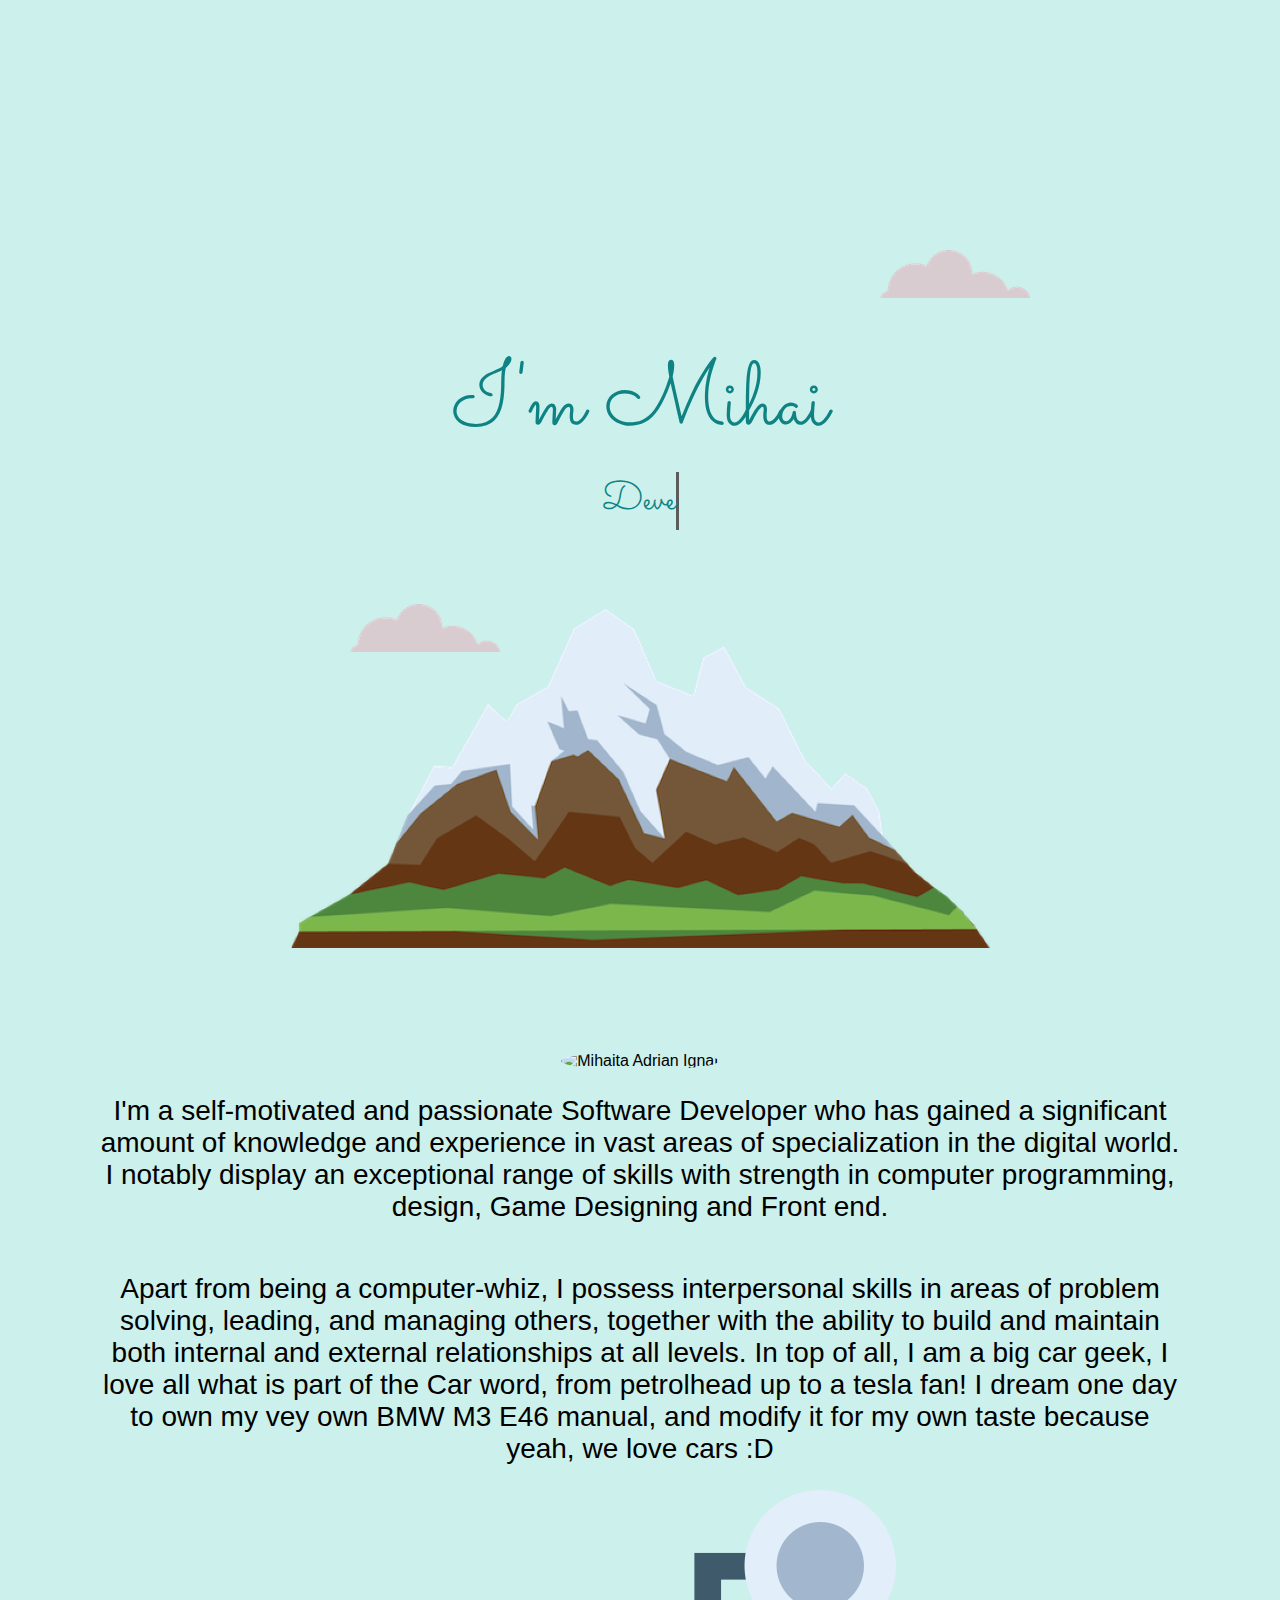
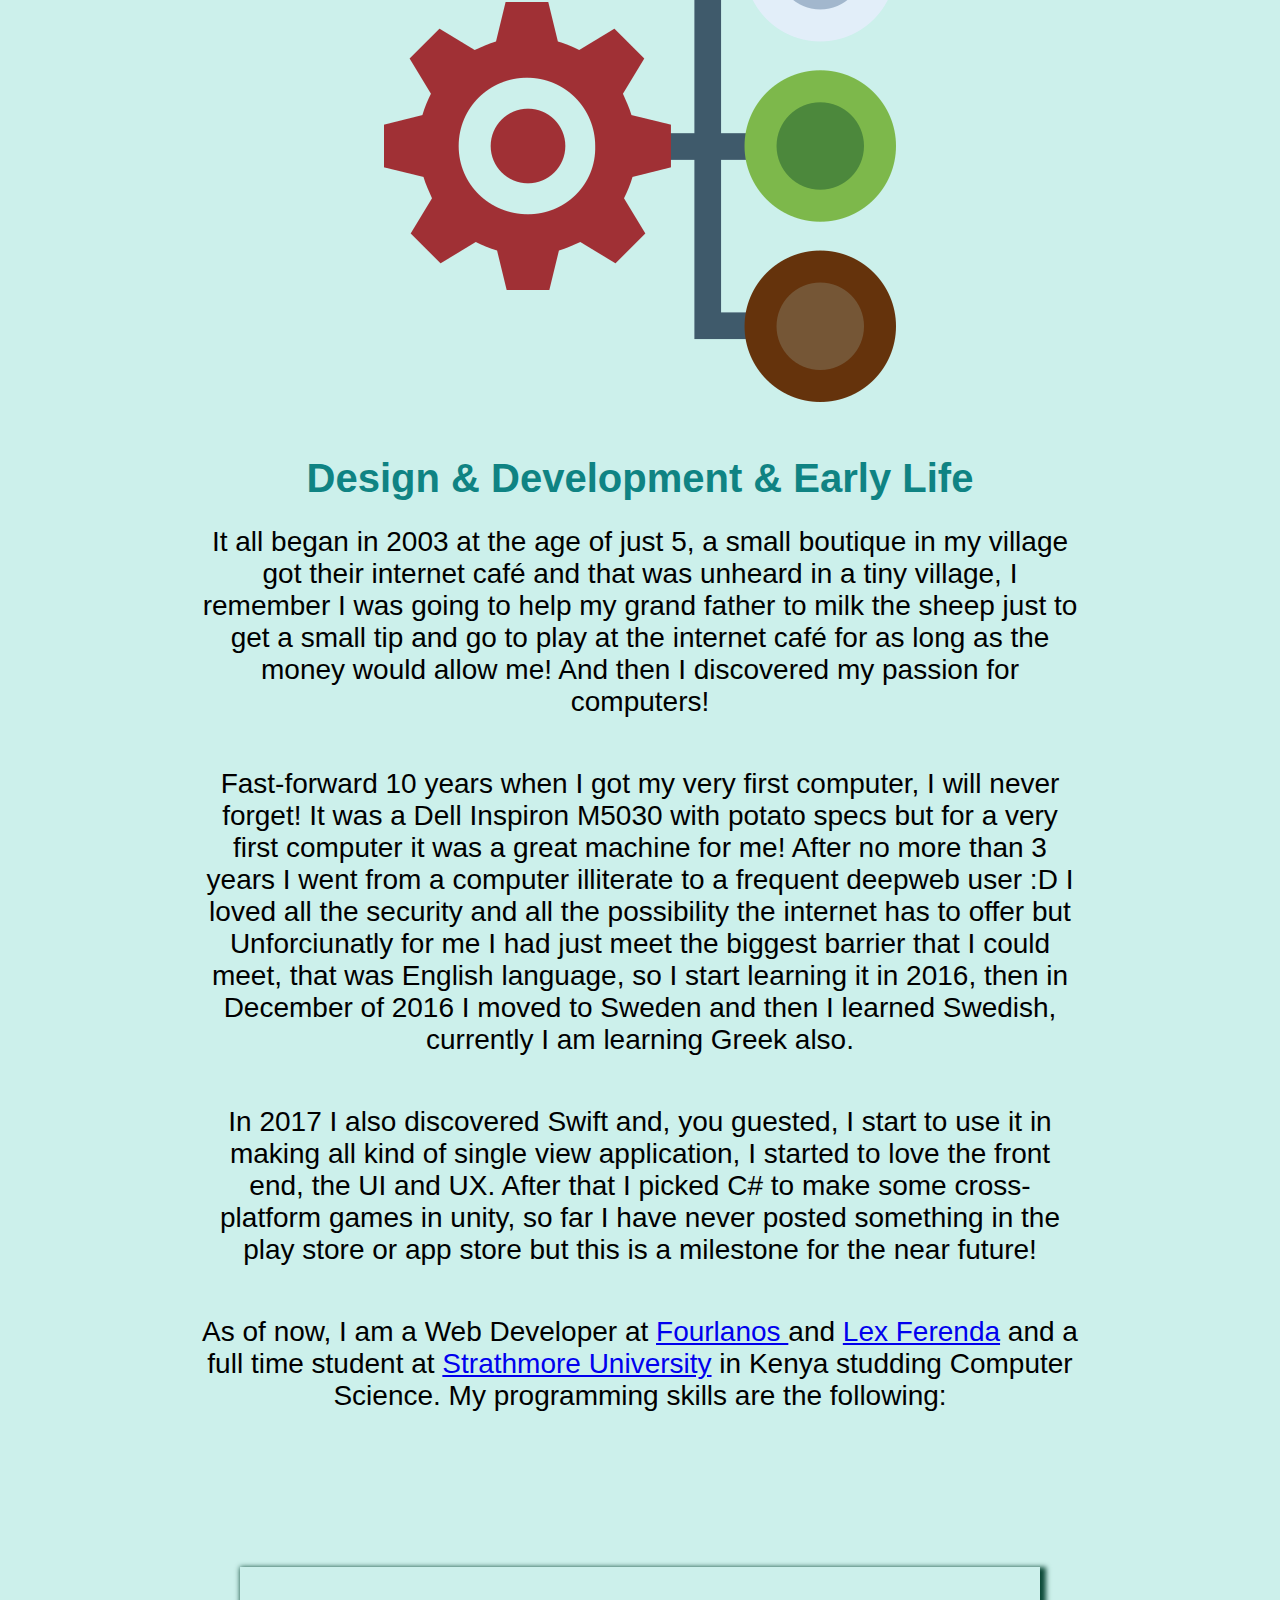
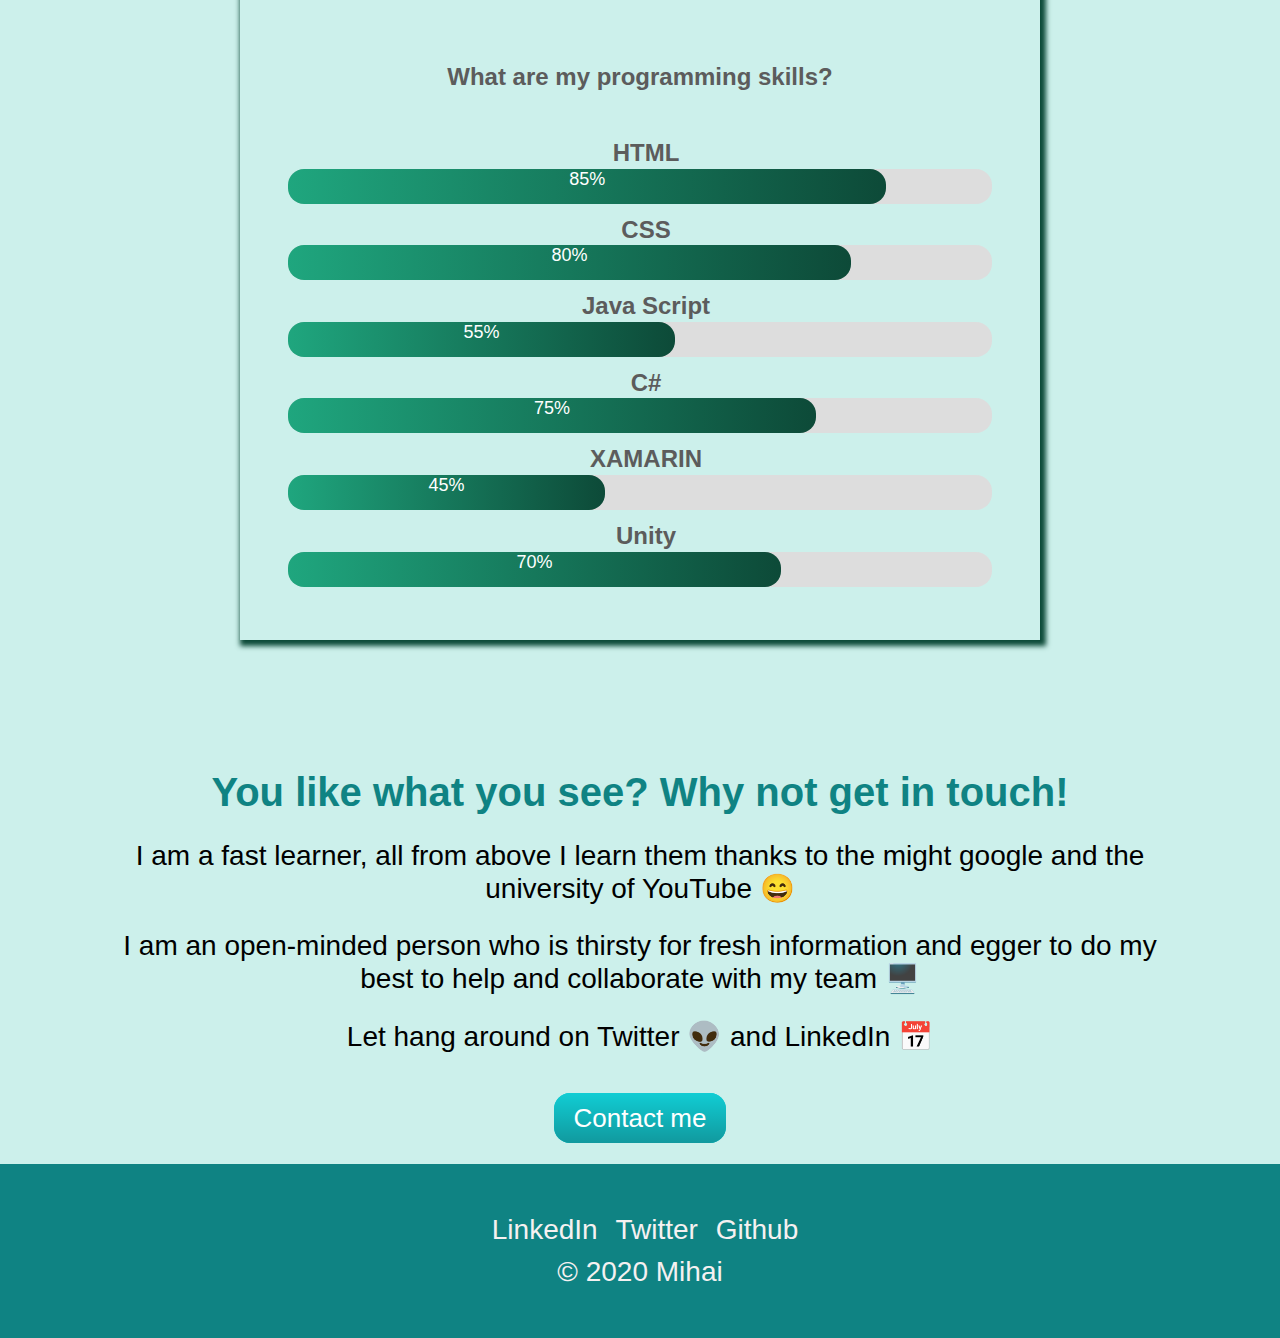
==== commit 9275573d: "with the new contact form" ====
--- a/index.html
+++ b/index.html
@@ -4,6 +4,8 @@
 <head>
     <meta charset="UTF-8">
     <meta name="viewport" content="width=device-width, initial-scale=1.0">
+    <link rel="stylesheet" href="https://cdn.jsdelivr.net/npm/bootstrap@4.5.3/dist/css/bootstrap.min.css" 
+    integrity="sha384-TX8t27EcRE3e/ihU7zmQxVncDAy5uIKz4rEkgIXeMed4M0jlfIDPvg6uqKI2xXr2" crossorigin="anonymous">
     <title>Mihai</title>
     <link rel="stylesheet" href="CSS/styles.css">
     <link rel="icon" href="favicon.ico">
@@ -61,12 +63,6 @@
         
 
       </div>
-     
-
-
-
-
-
 
       <div class="programingSkills">
        
@@ -105,7 +101,7 @@
      <p class="getintouchtext">I am an open-minded person who is thirsty for fresh information and egger to do my best to help and collaborate with my team 🖥️</p>
      <p class="getintouchtext3">Let hang around on Twitter 👽 and LinkedIn 📅</p>
       <!--<a href="/contact-me.html">>Get In Touch</a> -->
-     <a class ="btn" href="mailto:adrian.ignat@strathmore.edu"> Contact me</a>
+     <a class ="btn" href="contact.html"> Contact me</a>
     </div>
   
 </div>
--- a/CSS/styles.css
+++ b/CSS/styles.css
@@ -53,7 +53,7 @@
     max-width: 100%;
     height: auto;
     position: relative;
-    padding-top: 330px;
+    padding-top: 340px;
     padding-bottom: 100px;
 
 }
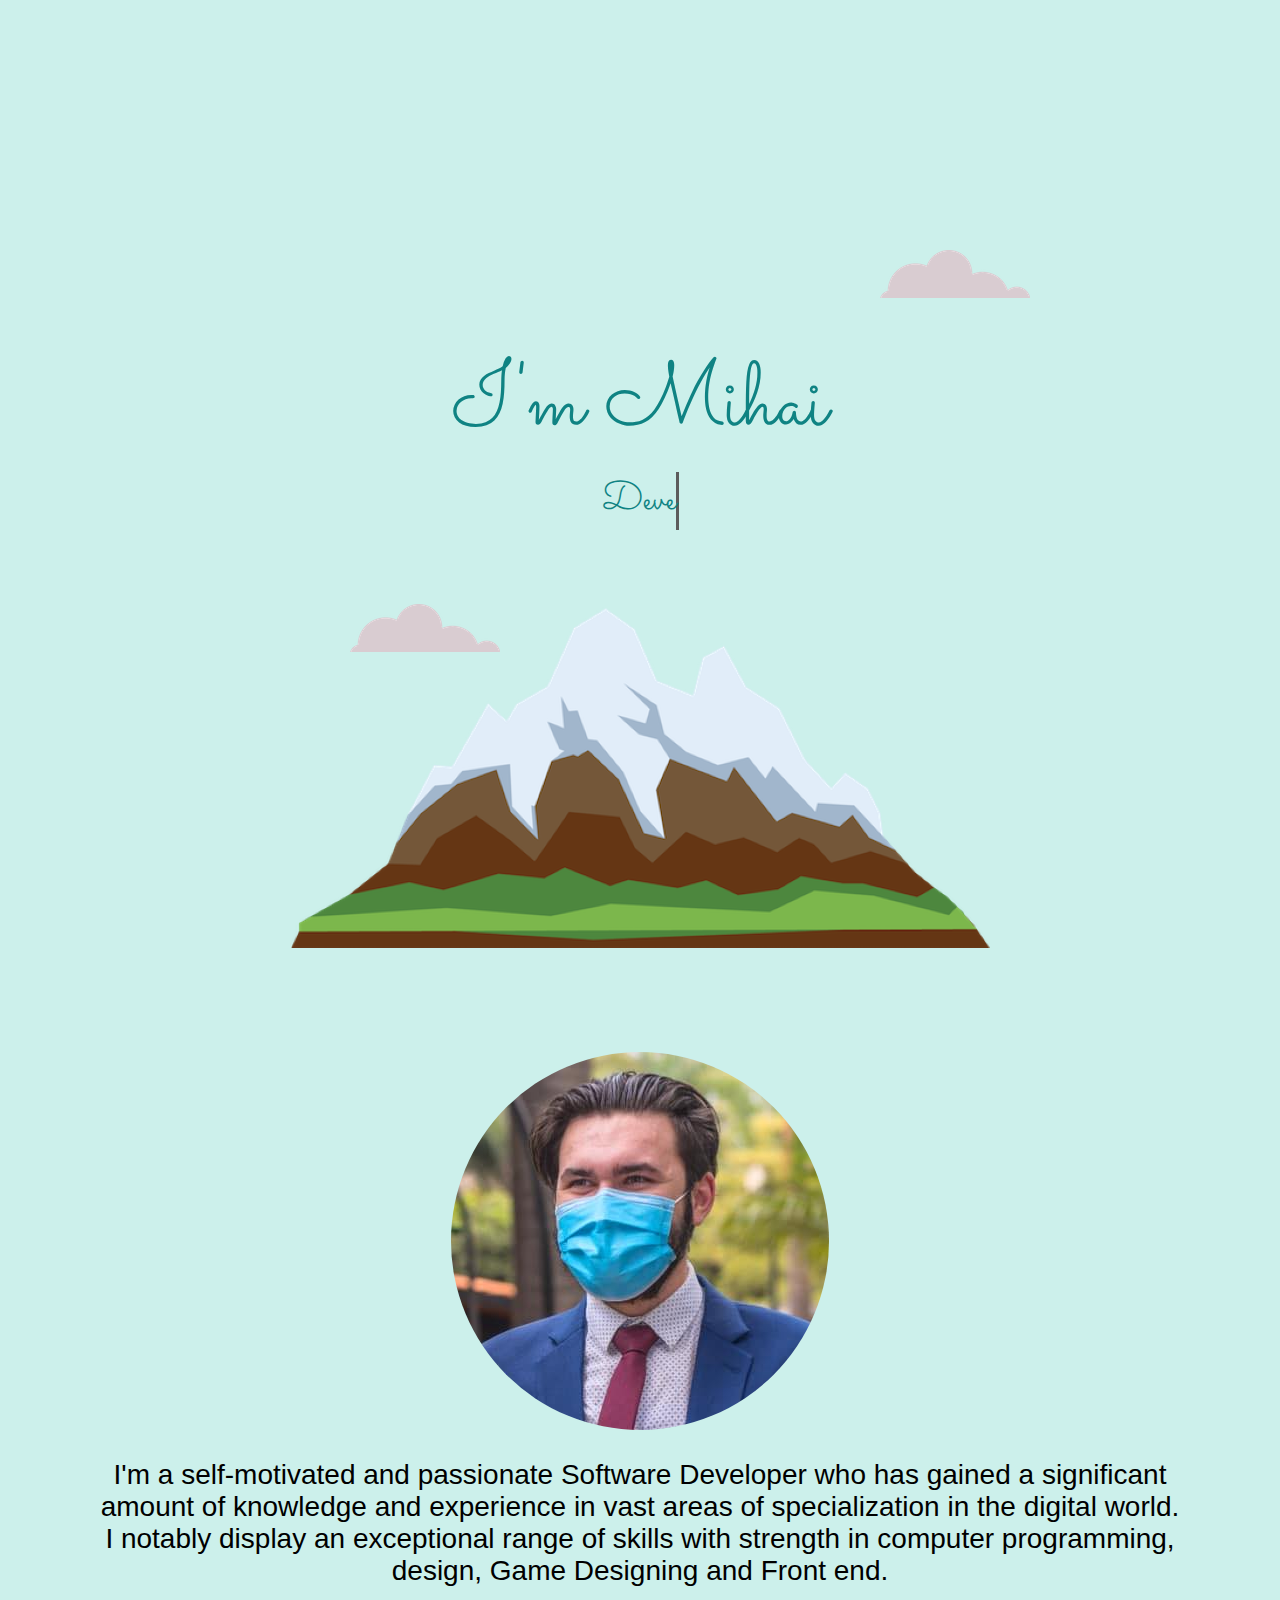
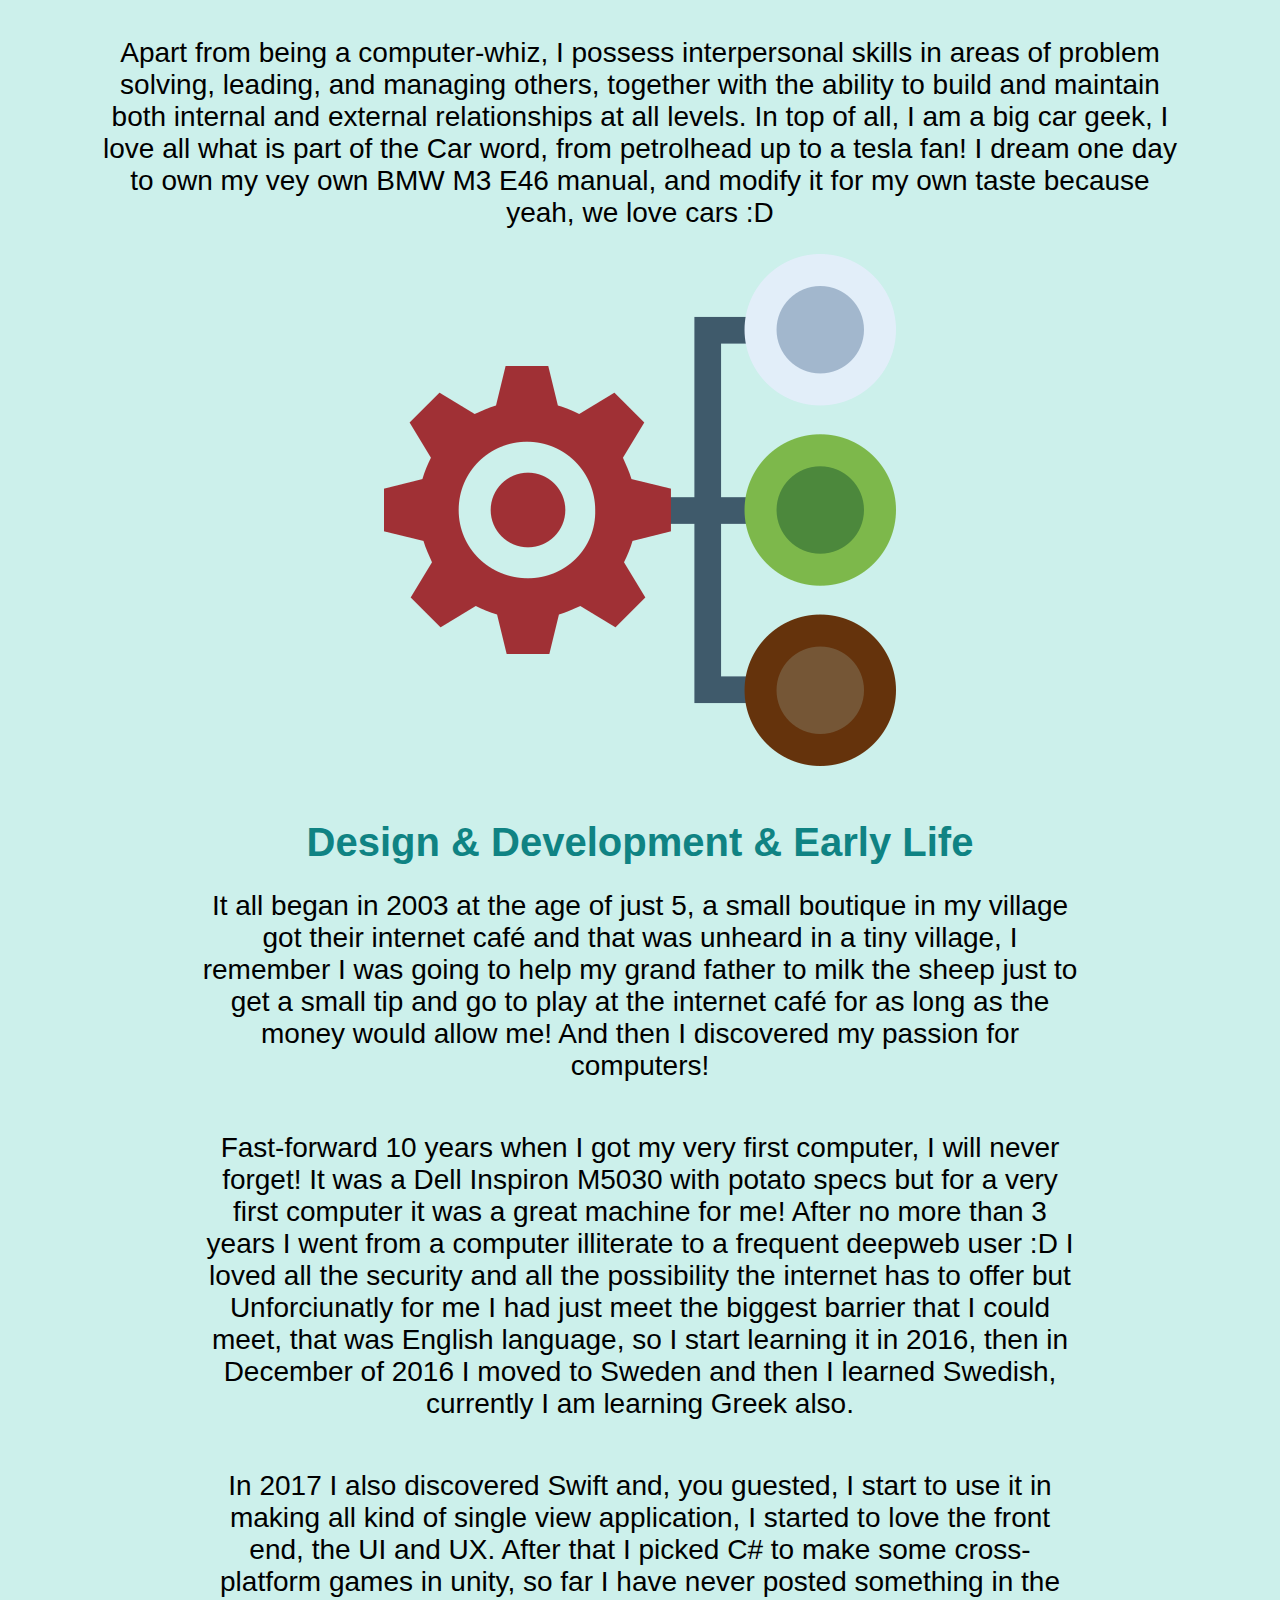
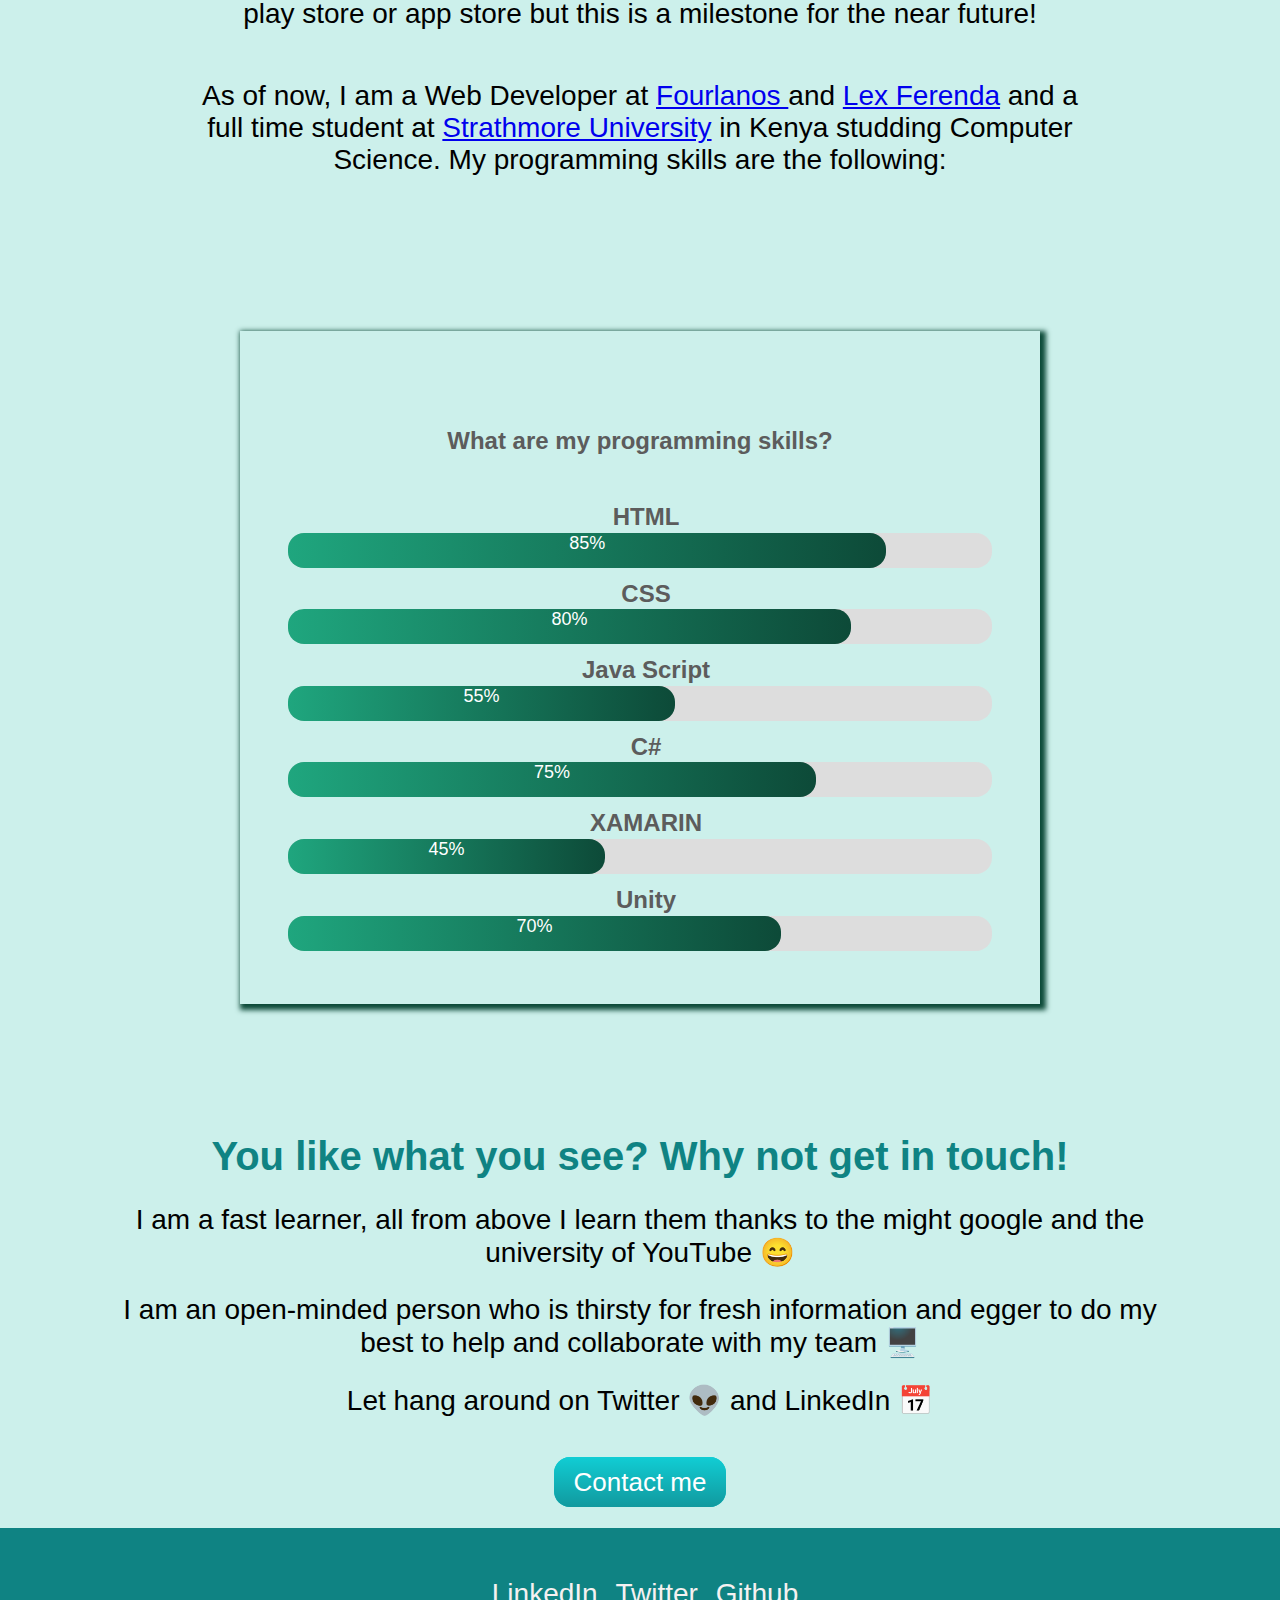
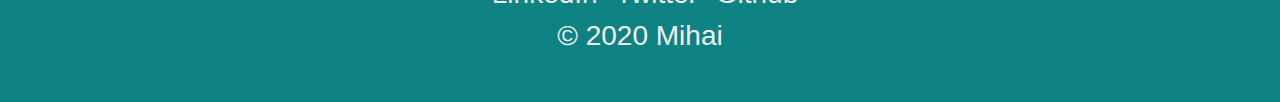
==== commit 3a5f9e0d: "update picture" ====
--- a/index.html
+++ b/index.html
@@ -28,7 +28,7 @@
  <div class="middle-container">
     <div class="profile">
         <img
-        class = "ProfilePicture Circular"  src="https://scontent.fnbo10-1.fna.fbcdn.net/v/t1.0-9/120752136_338310030780504_3204712660776937017_n.jpg?_nc_cat=111&_nc_sid=09cbfe&_nc_ohc=Rh5EB5ZuT04AX_JKELb&_nc_ht=scontent.fnbo10-1.fna&oh=3156b46b699c9979dc4533a49dd69cd1&oe=5FA324E5"
+        class = "ProfilePicture Circular"  src="/CSS/Img/meCostume.jpg"
         alt="Mihaita Adrian Ignat"/>
      
       <p class="about">I'm a self-motivated and passionate Software Developer who has gained a significant amount of knowledge and experience in vast areas of specialization in the digital world. 
